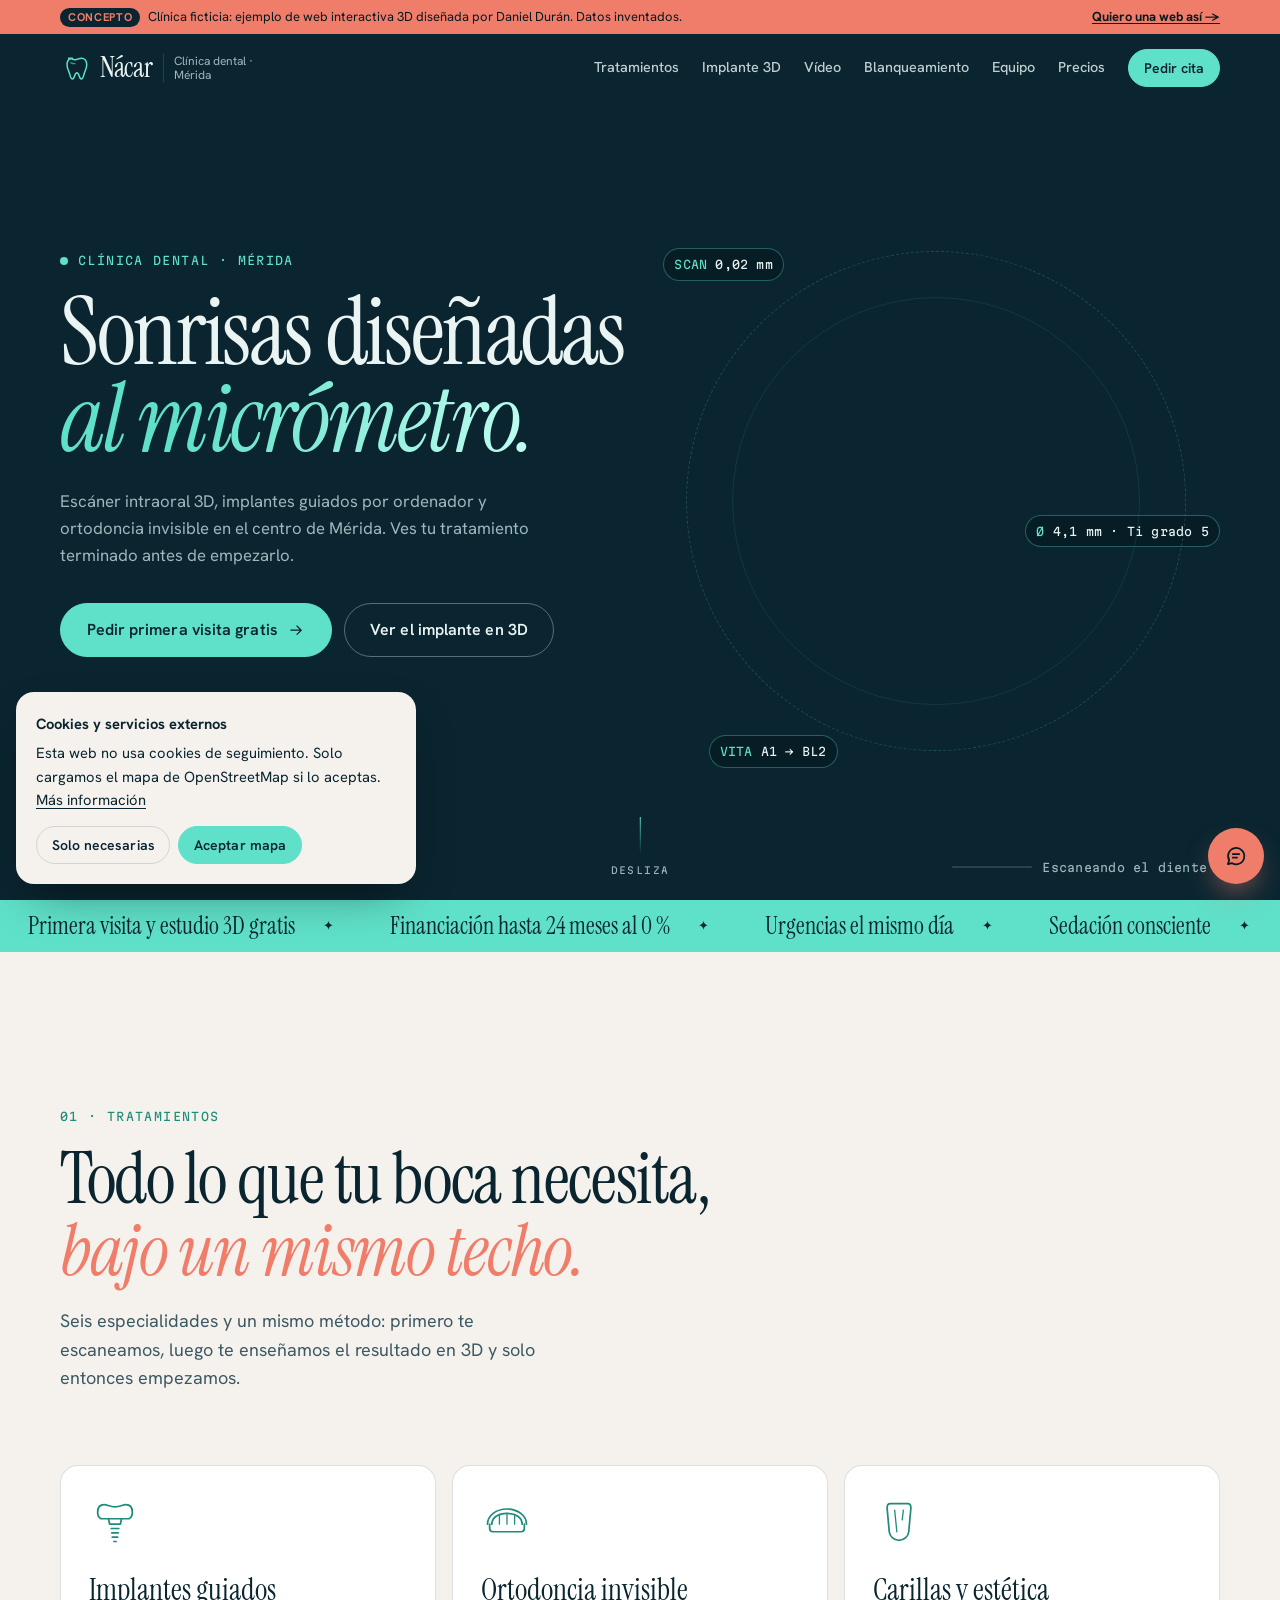
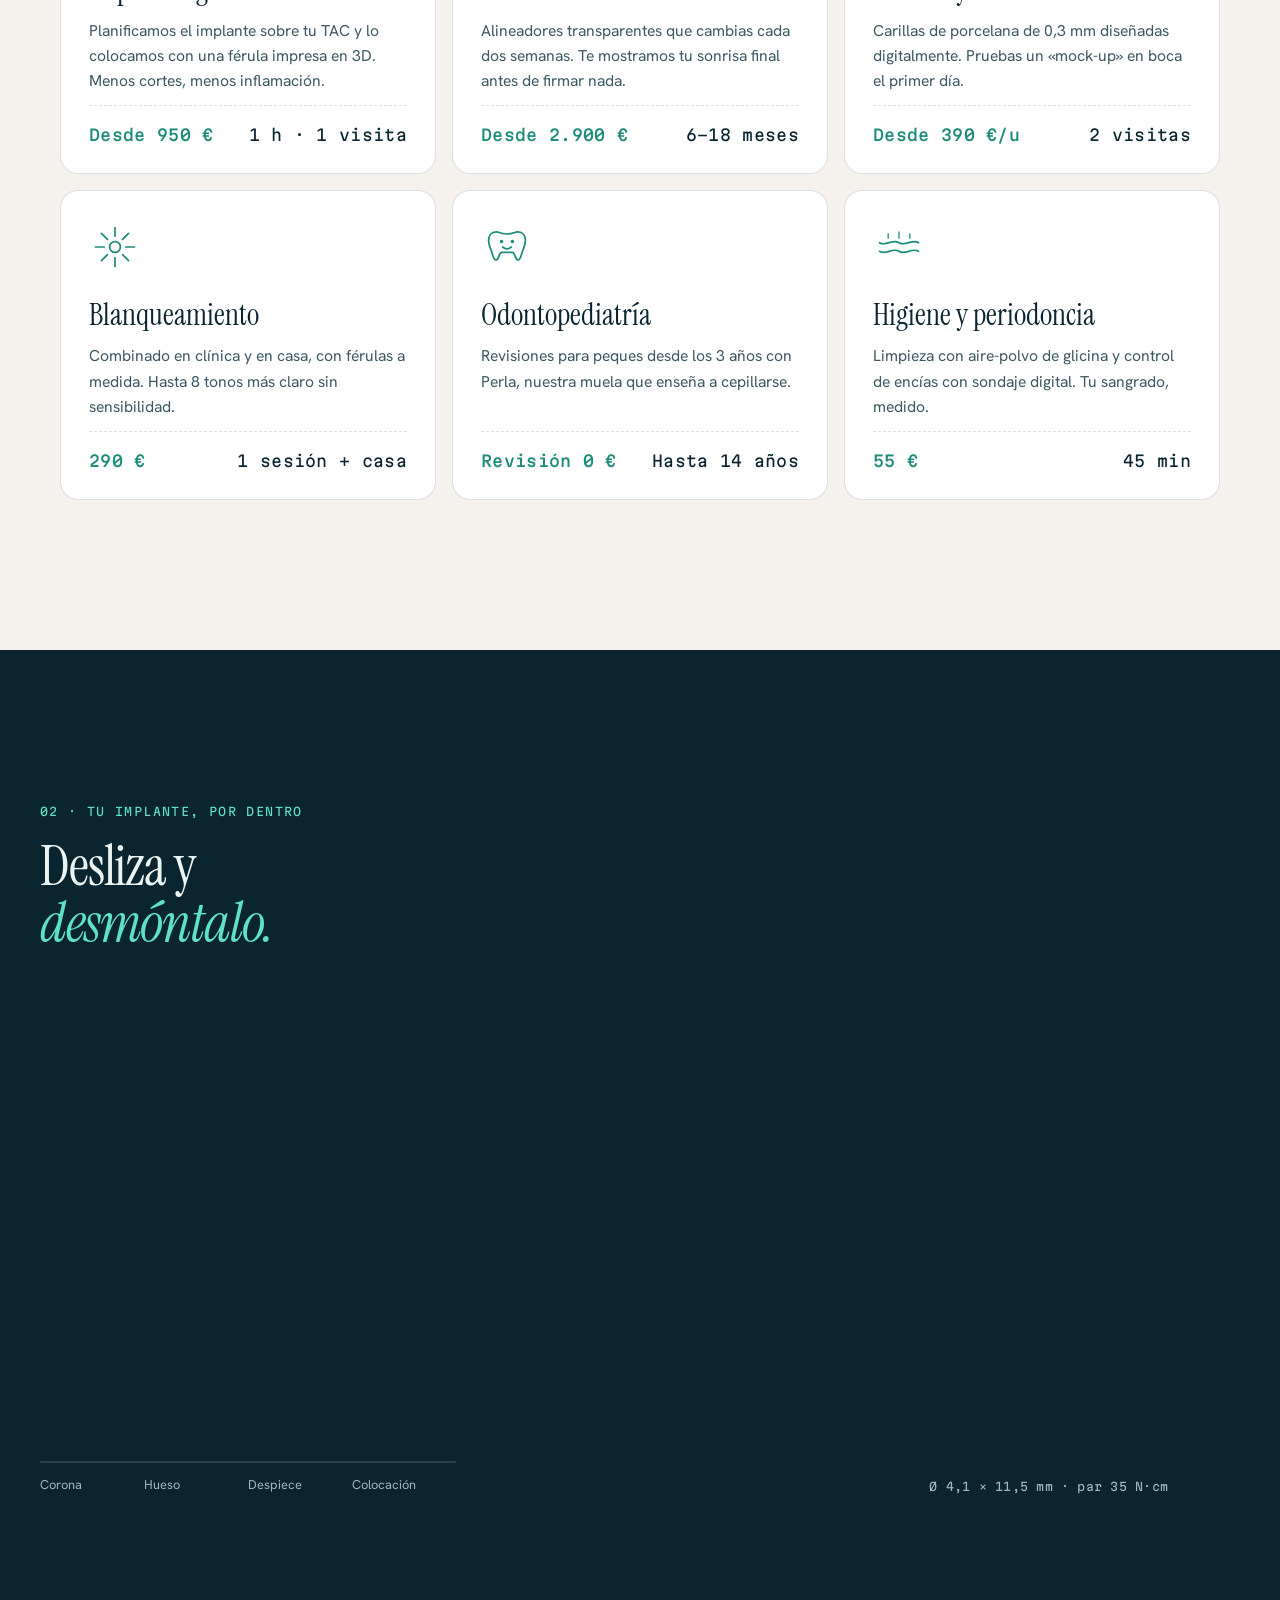
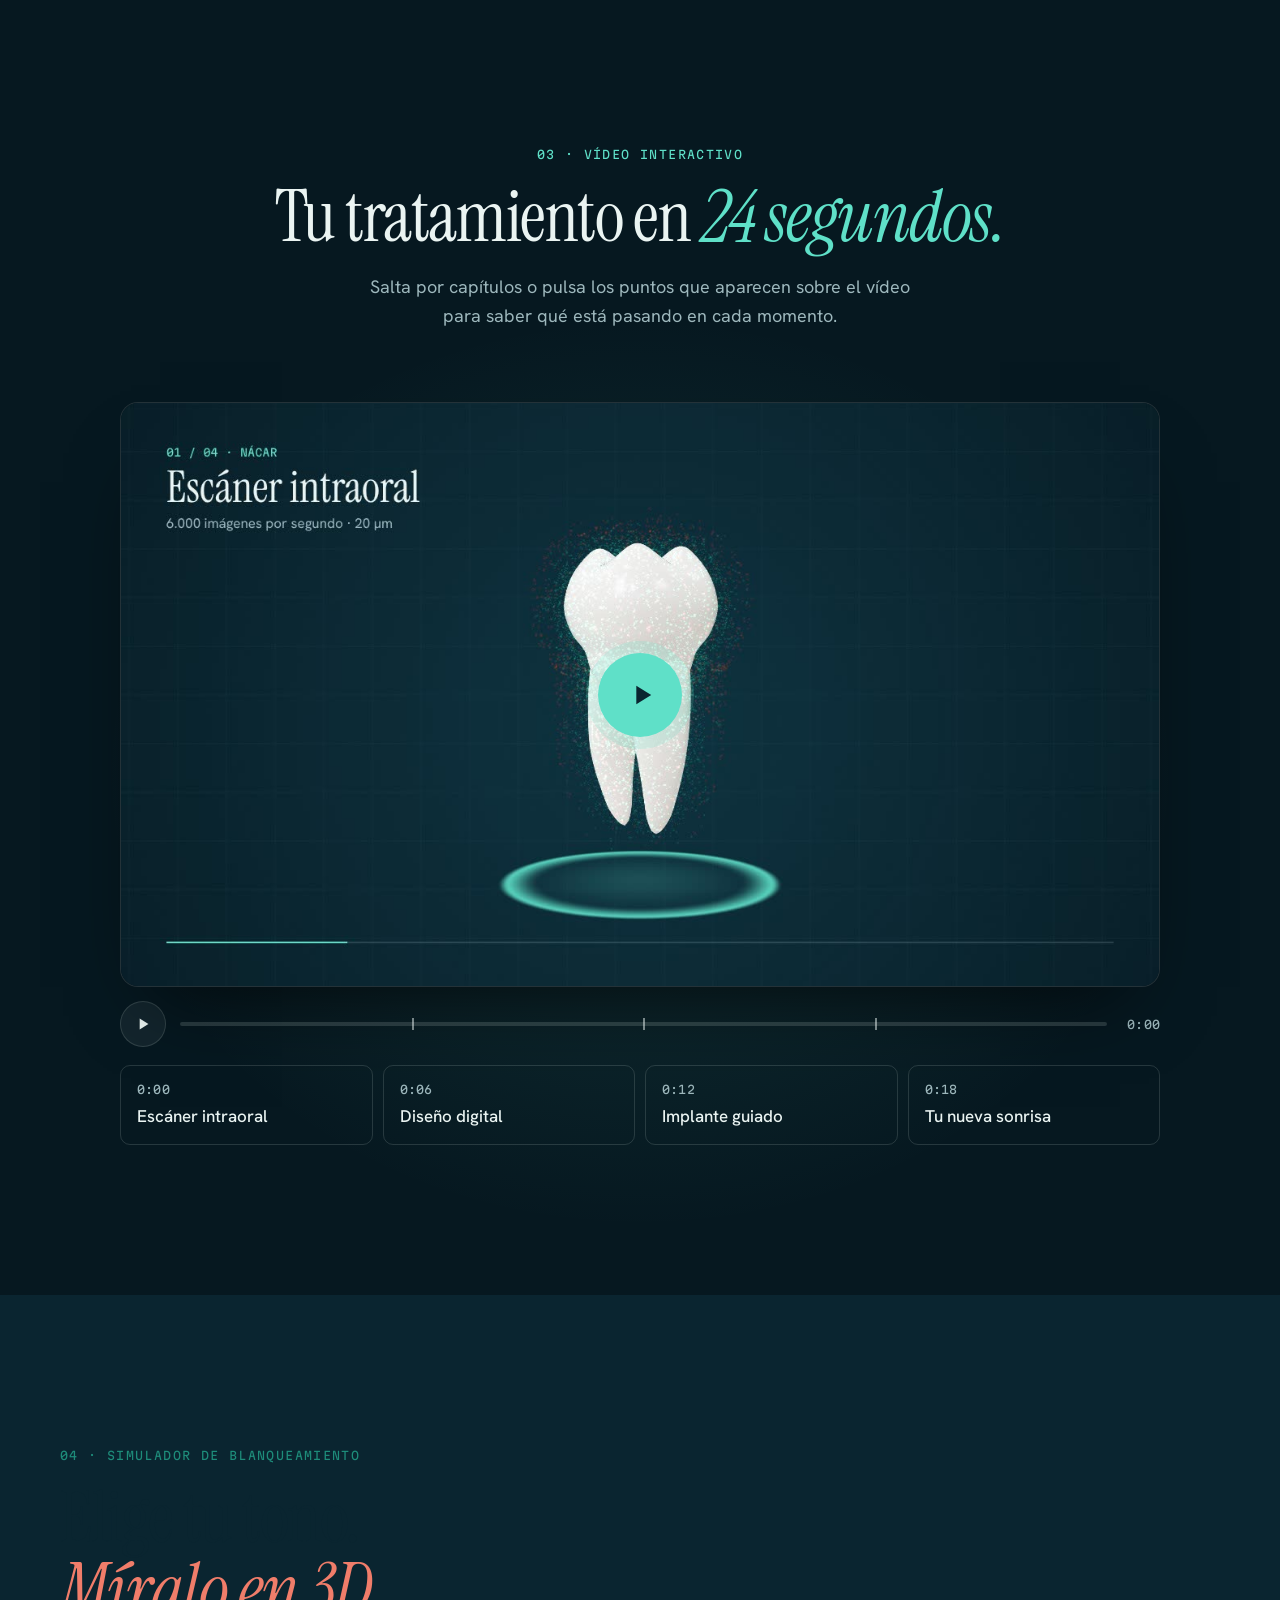
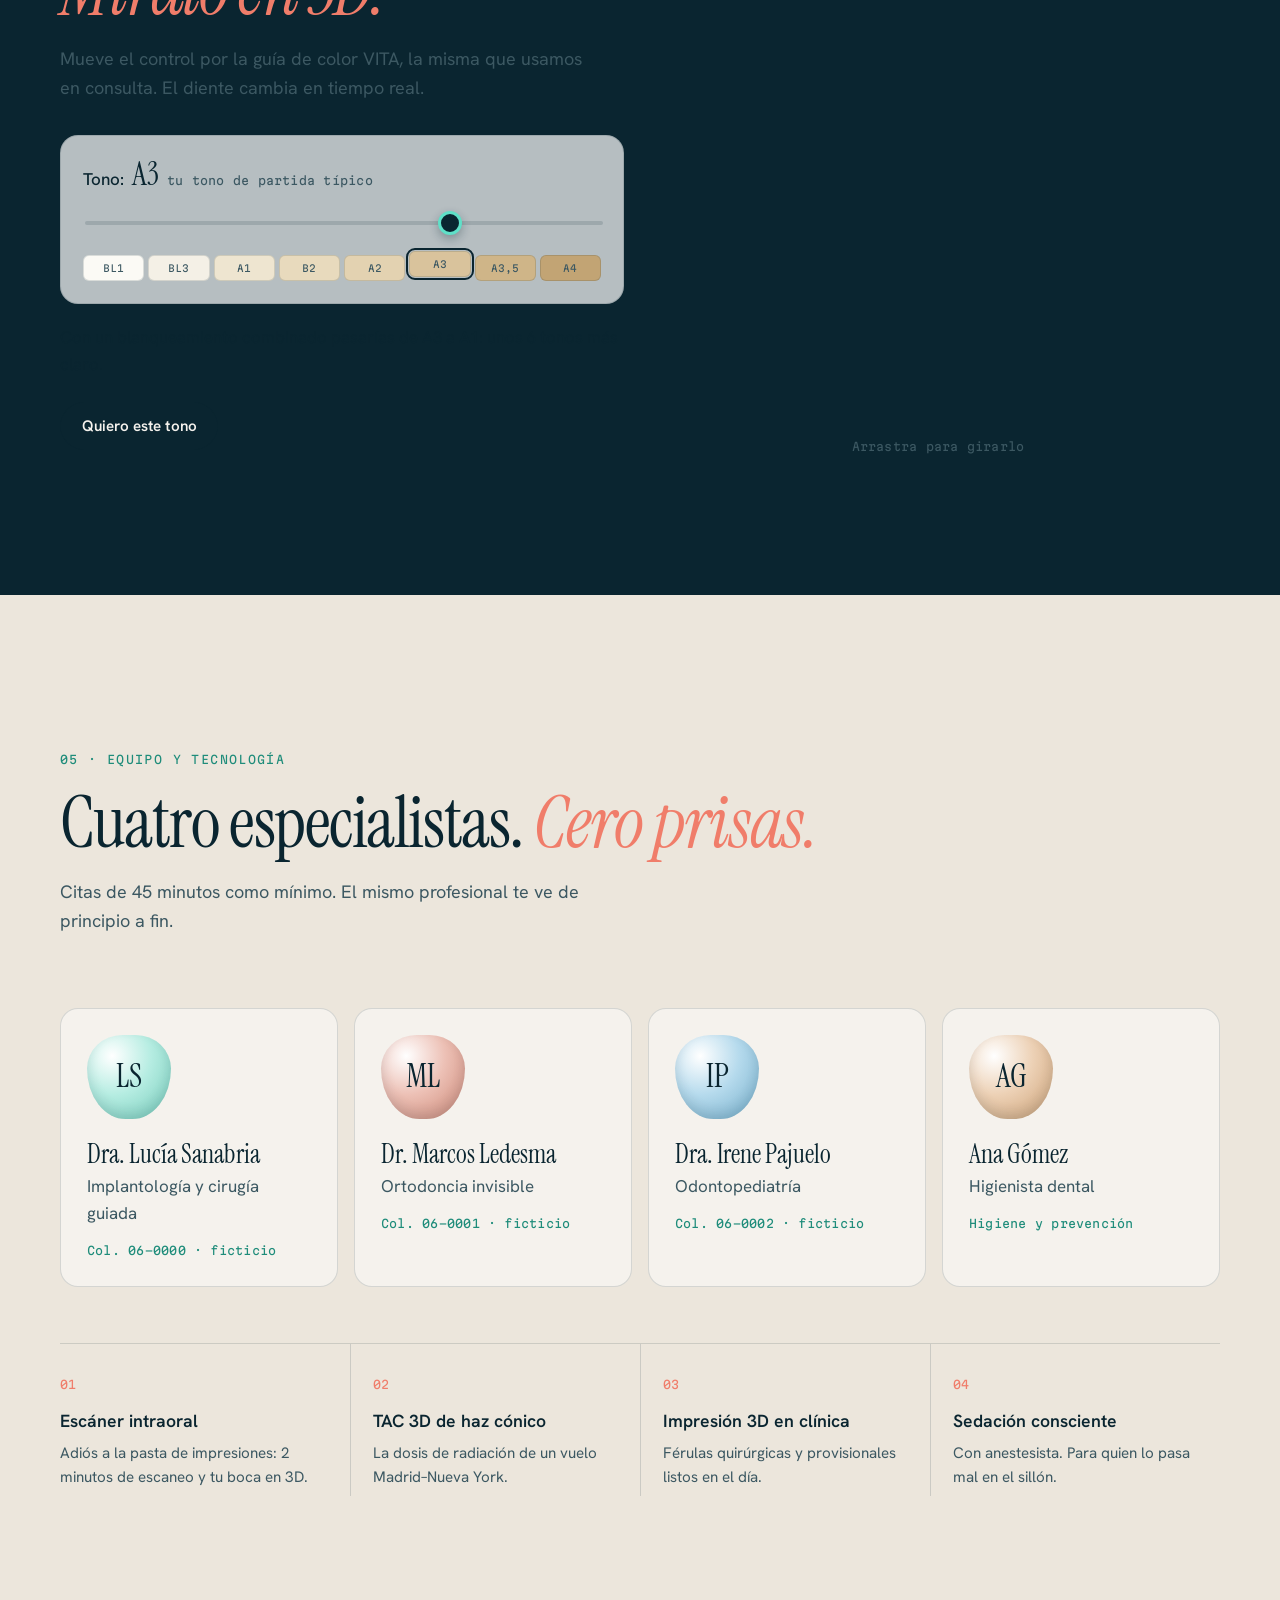
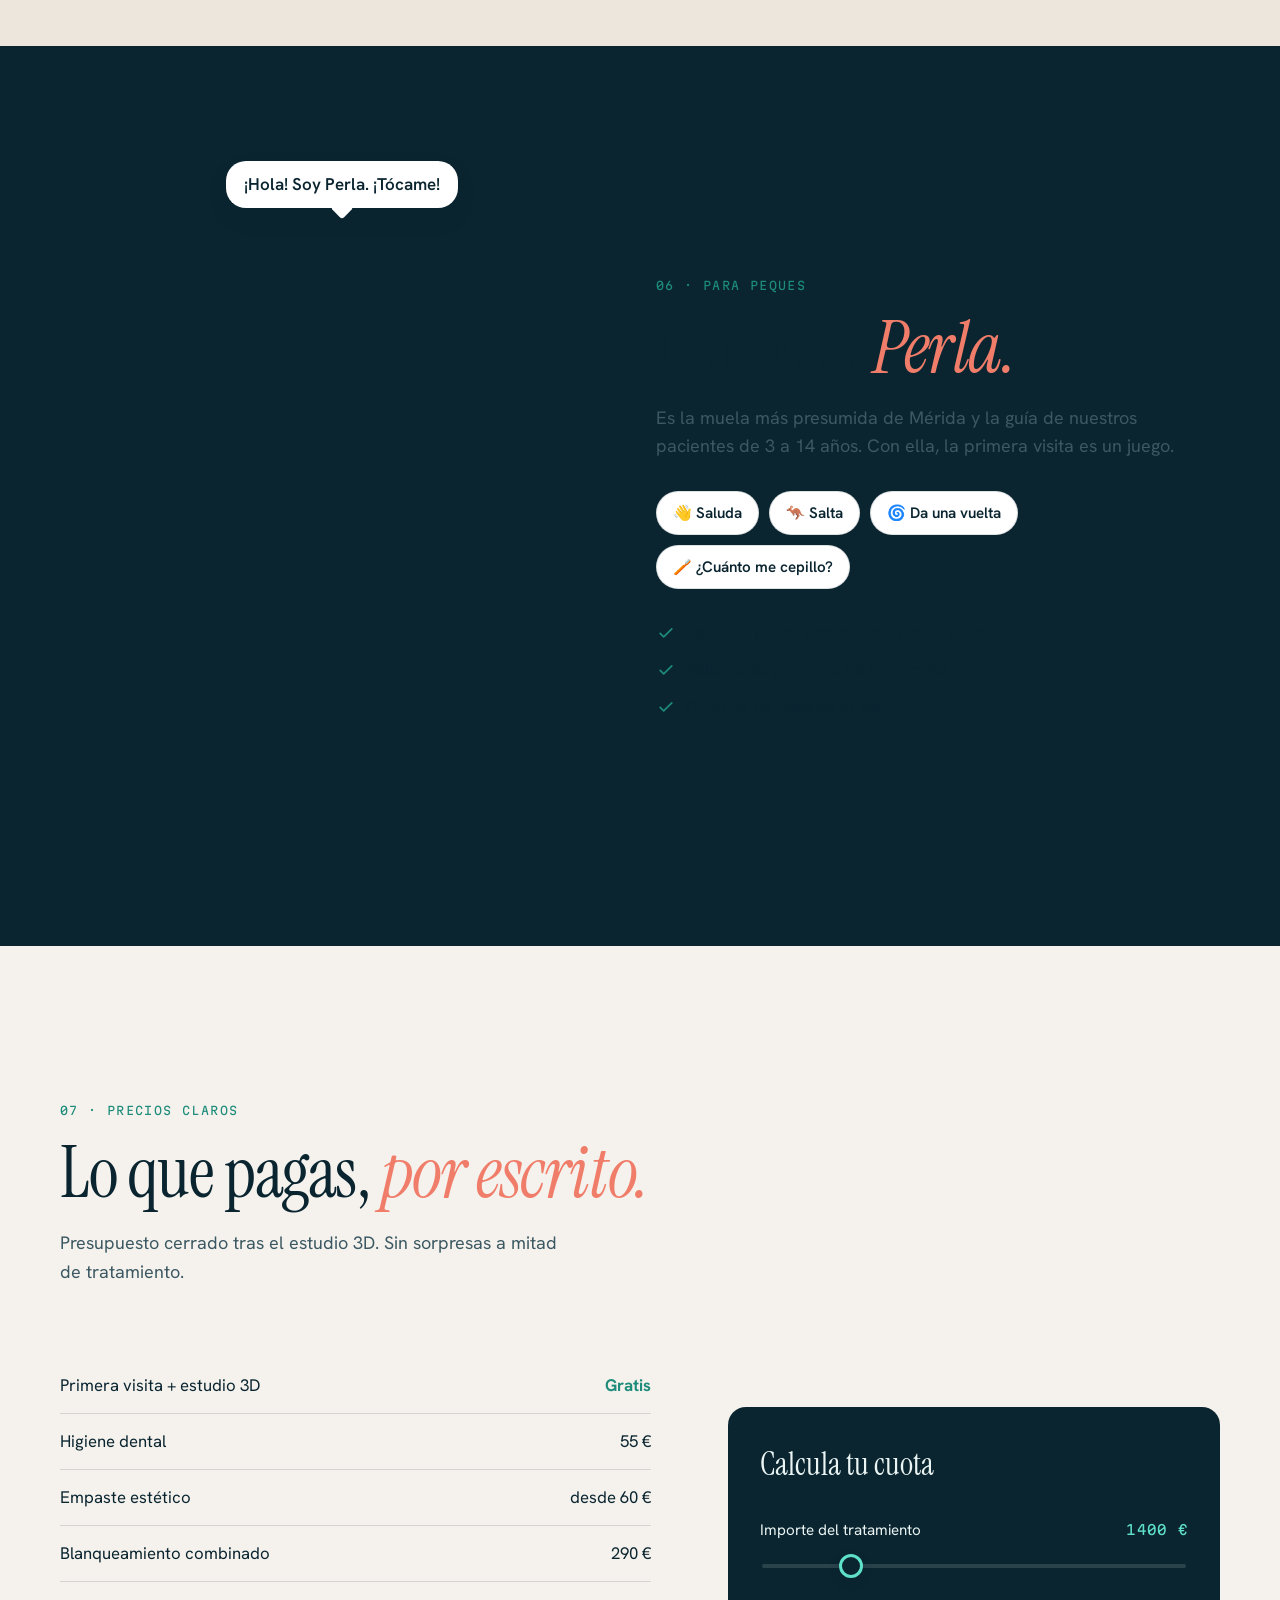
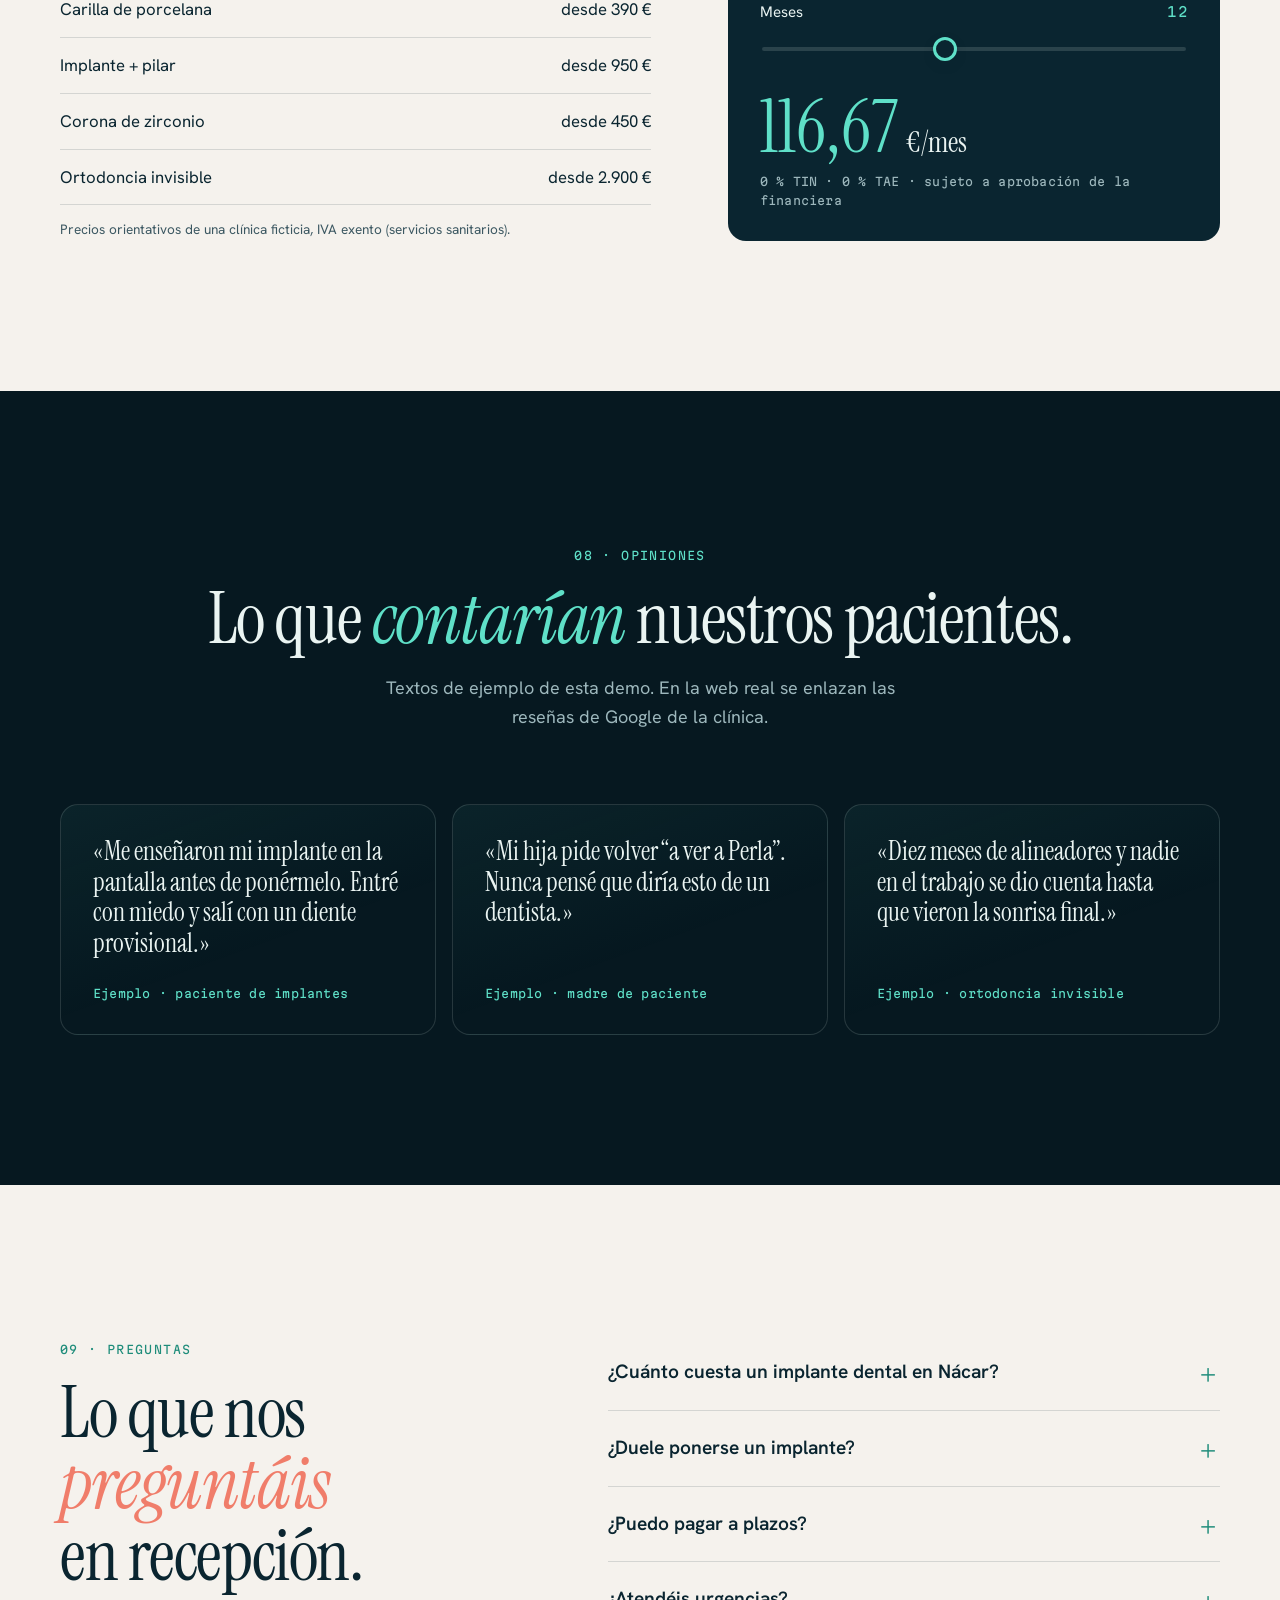
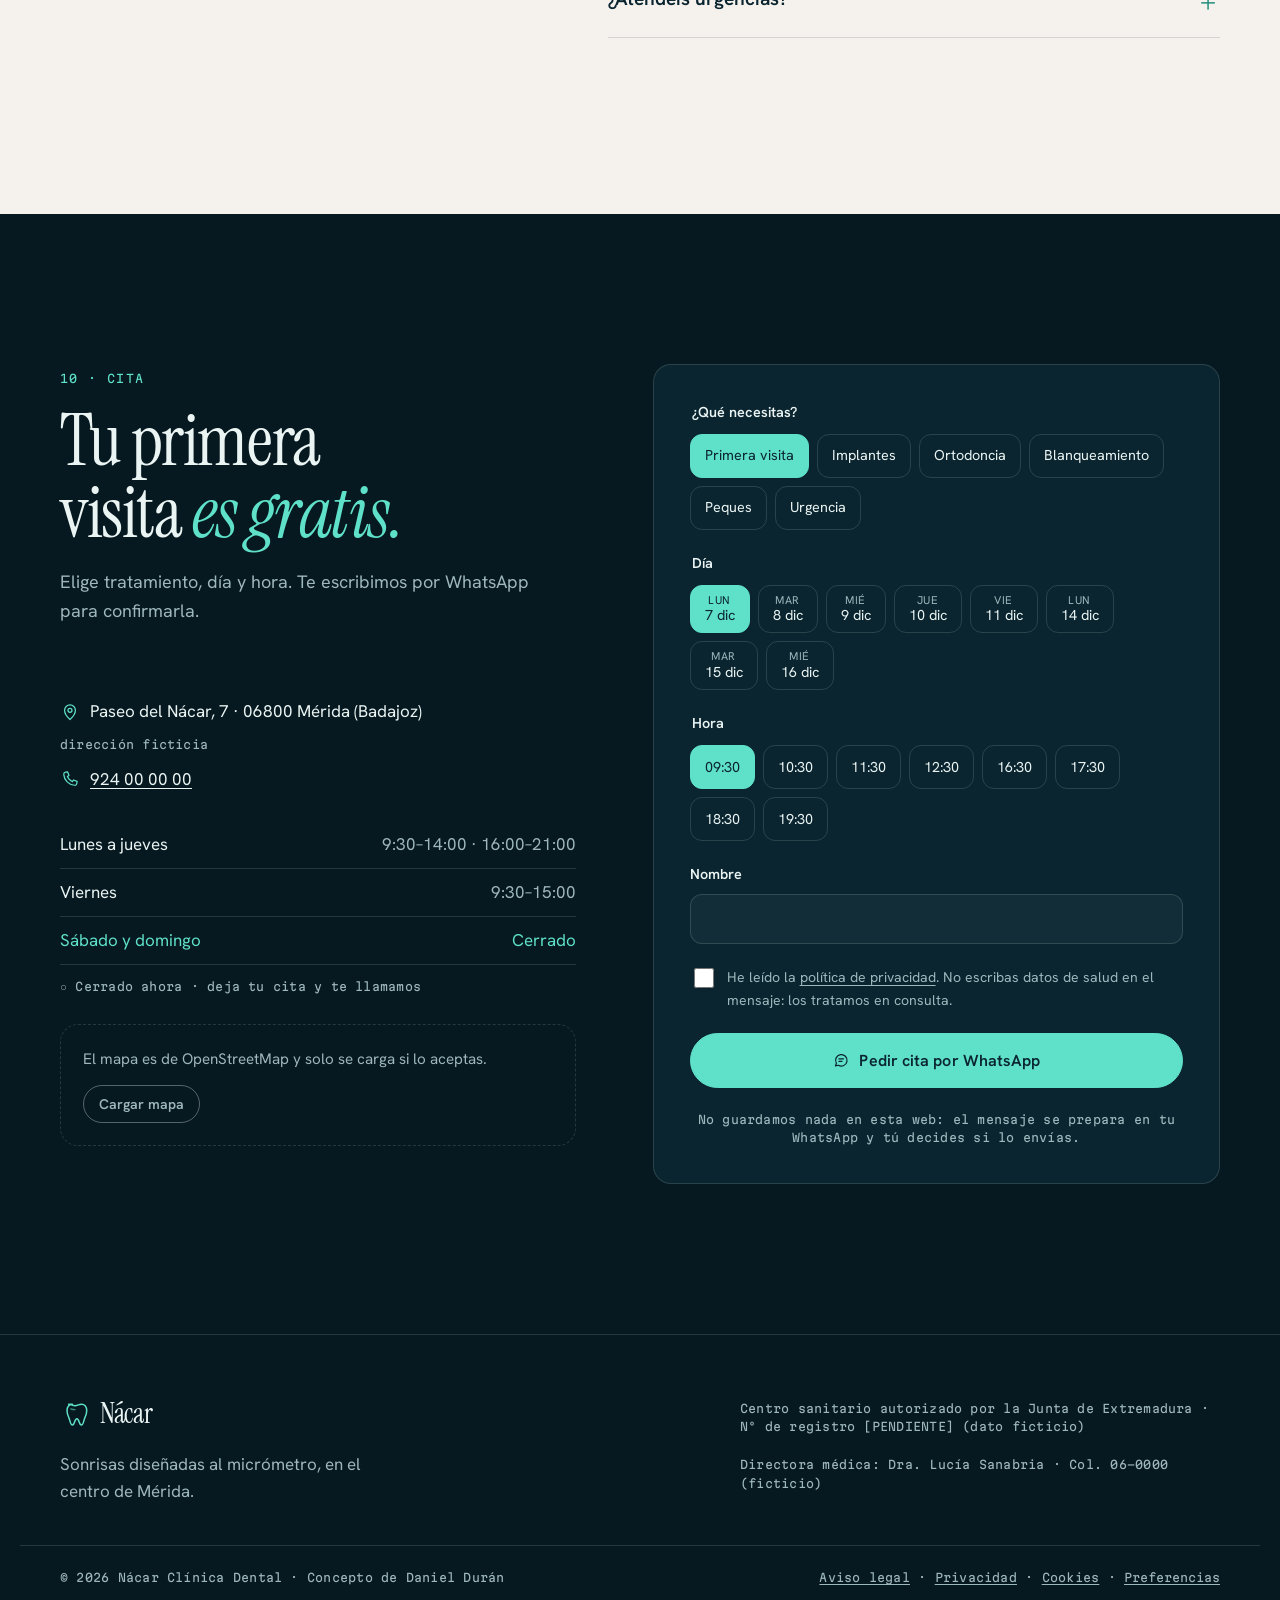
==== index.html @ 2ceaf974 "Web demo: Nácar Clínica Dental (Mérida), web interactiva 3D Muela con partículas y escáner, implante" ====
<!doctype html>
<html lang="es">
<head>
  <meta charset="utf-8">
  <meta name="viewport" content="width=device-width, initial-scale=1, viewport-fit=cover">
  <title>Nácar Clínica Dental Mérida — Implantes guiados, ortodoncia invisible y estética dental</title>
  <meta name="description" content="Clínica dental en Mérida (Badajoz) con escáner intraoral 3D, implantes guiados por ordenador, ortodoncia invisible, blanqueamiento y odontopediatría. Primera visita y estudio 3D sin coste. Financiación al 0 %.">
  <!-- Demo con datos ficticios: quita esta línea en la web de un cliente real -->
  <meta name="robots" content="noindex, nofollow">
  <meta name="theme-color" content="#0A2530">
  <link rel="icon" href="favicon.svg" type="image/svg+xml">
  <link rel="canonical" href="https://danielduranmoya-spec.github.io/web-demo-clinica-dental/">

  <meta property="og:type" content="website">
  <meta property="og:locale" content="es_ES">
  <meta property="og:site_name" content="Nácar Clínica Dental">
  <meta property="og:title" content="Nácar Clínica Dental · Mérida">
  <meta property="og:description" content="Mira tu implante en 3D antes de ponértelo. Escáner intraoral, cirugía guiada y ortodoncia invisible en el centro de Mérida.">
  <meta property="og:url" content="https://danielduranmoya-spec.github.io/web-demo-clinica-dental/">
  <meta property="og:image" content="https://danielduranmoya-spec.github.io/web-demo-clinica-dental/og.jpg">
  <meta property="og:image:width" content="1200">
  <meta property="og:image:height" content="630">
  <meta name="twitter:card" content="summary_large_image">

  <link rel="preconnect" href="https://fonts.googleapis.com">
  <link rel="preconnect" href="https://fonts.gstatic.com" crossorigin>
  <link rel="stylesheet" href="https://fonts.googleapis.com/css2?family=Hanken+Grotesk:ital,wght@0,300..700;1,400&family=Instrument+Serif:ital@0;1&family=Martian+Mono:wght@400;500&display=swap">
  <link rel="stylesheet" href="style.css">
  <link rel="modulepreload" href="vendor/three.module.min.js">
  <script>document.documentElement.classList.add('js');</script>

  <!-- three.js va dentro del repo (vendor/) para no depender de ningún CDN -->
  <script type="importmap">
  {
    "imports": {
      "three": "./vendor/three.module.min.js",
      "three/addons/": "./vendor/"
    }
  }
  </script>

  <script type="application/ld+json">
  {
    "@context": "https://schema.org",
    "@type": "Dentist",
    "name": "Nácar Clínica Dental",
    "description": "Clínica dental en Mérida especializada en implantes guiados, ortodoncia invisible, estética dental y odontopediatría (negocio ficticio, web de demostración).",
    "url": "https://danielduranmoya-spec.github.io/web-demo-clinica-dental/",
    "image": "https://danielduranmoya-spec.github.io/web-demo-clinica-dental/og.jpg",
    "telephone": "+34924000000",
    "priceRange": "€€",
    "currenciesAccepted": "EUR",
    "paymentAccepted": "Efectivo, tarjeta, Bizum, financiación",
    "address": {
      "@type": "PostalAddress",
      "streetAddress": "Paseo del Nácar, 7 (dirección ficticia)",
      "postalCode": "06800",
      "addressLocality": "Mérida",
      "addressRegion": "Badajoz",
      "addressCountry": "ES"
    },
    "geo": { "@type": "GeoCoordinates", "latitude": 38.9161, "longitude": -6.3437 },
    "openingHoursSpecification": [
      { "@type": "OpeningHoursSpecification", "dayOfWeek": ["Monday","Tuesday","Wednesday","Thursday"], "opens": "09:30", "closes": "14:00" },
      { "@type": "OpeningHoursSpecification", "dayOfWeek": ["Monday","Tuesday","Wednesday","Thursday"], "opens": "16:00", "closes": "21:00" },
      { "@type": "OpeningHoursSpecification", "dayOfWeek": "Friday", "opens": "09:30", "closes": "15:00" }
    ],
    "availableService": [
      { "@type": "MedicalProcedure", "name": "Implantes dentales guiados por ordenador" },
      { "@type": "MedicalProcedure", "name": "Ortodoncia invisible" },
      { "@type": "MedicalProcedure", "name": "Carillas y estética dental" },
      { "@type": "MedicalProcedure", "name": "Blanqueamiento dental" },
      { "@type": "MedicalProcedure", "name": "Odontopediatría" },
      { "@type": "MedicalProcedure", "name": "Higiene y periodoncia" }
    ]
  }
  </script>
  <script type="application/ld+json">
  {
    "@context": "https://schema.org",
    "@type": "FAQPage",
    "mainEntity": [
      { "@type": "Question", "name": "¿Cuánto cuesta un implante dental en Nácar?", "acceptedAnswer": { "@type": "Answer", "text": "Desde 950 € el implante con su pilar. La corona va aparte (desde 450 €). El estudio 3D previo con escáner y TAC es gratuito." } },
      { "@type": "Question", "name": "¿Duele ponerse un implante?", "acceptedAnswer": { "@type": "Answer", "text": "Se hace con anestesia local y, con cirugía guiada, sin abrir la encía en la mayoría de los casos. Si tienes miedo al dentista ofrecemos sedación consciente." } },
      { "@type": "Question", "name": "¿Puedo pagar a plazos?", "acceptedAnswer": { "@type": "Answer", "text": "Sí. Financiamos cualquier tratamiento de más de 300 € hasta en 24 meses sin intereses, sujeto a la aprobación de la entidad financiera." } },
      { "@type": "Question", "name": "¿Atendéis urgencias?", "acceptedAnswer": { "@type": "Answer", "text": "Sí, reservamos huecos cada día para urgencias. Llama antes de las 12:00 y te vemos ese mismo día." } }
    ]
  }
  </script>
</head>
<body data-fondo="oscuro">
  <svg class="sprite" aria-hidden="true" focusable="false">
    <symbol id="i-logo" viewBox="0 0 32 32"><path d="M9.2 5.5c2.6 0 3.9 1.6 6.8 1.6s4.2-1.6 6.8-1.6c3.6 0 5.7 3 5.7 6.9 0 4.4-2.1 6.9-3 10.6-.7 2.9-1.3 4.7-2.8 4.7-2.4 0-2.1-6.6-4.7-6.6s-2.3 6.6-4.7 6.6c-1.5 0-2.1-1.8-2.8-4.7-.9-3.7-3-6.2-3-10.6 0-3.9 2.1-6.9 5.7-6.9z" fill="none" stroke="currentColor" stroke-width="1.6" stroke-linejoin="round"/><path d="M11.5 10.5c1.4.6 2.9.9 4.5.9" fill="none" stroke="currentColor" stroke-width="1.4" stroke-linecap="round" opacity=".6"/></symbol>
    <symbol id="i-arrow" viewBox="0 0 24 24"><path d="M5 12h13M13 6.5l5.5 5.5-5.5 5.5" fill="none" stroke="currentColor" stroke-width="1.6" stroke-linecap="round" stroke-linejoin="round"/></symbol>
    <symbol id="i-menu" viewBox="0 0 24 24"><path d="M4 8h16M4 16h16" fill="none" stroke="currentColor" stroke-width="1.6" stroke-linecap="round"/></symbol>
    <symbol id="i-close" viewBox="0 0 24 24"><path d="M6 6l12 12M18 6L6 18" fill="none" stroke="currentColor" stroke-width="1.6" stroke-linecap="round"/></symbol>
    <symbol id="i-play" viewBox="0 0 24 24"><path d="M8 5.5v13l10.5-6.5z" fill="currentColor"/></symbol>
    <symbol id="i-pause" viewBox="0 0 24 24"><path d="M7.5 5.5h3v13h-3zM13.5 5.5h3v13h-3z" fill="currentColor"/></symbol>
    <symbol id="i-chat" viewBox="0 0 24 24"><path d="M4.5 19.5l1.2-3.6A7.5 7.5 0 1 1 8.4 18.6z" fill="none" stroke="currentColor" stroke-width="1.6" stroke-linejoin="round"/><path d="M9 10.2h6M9 13.4h4" stroke="currentColor" stroke-width="1.6" stroke-linecap="round"/></symbol>
    <symbol id="i-check" viewBox="0 0 24 24"><path d="M5 12.5l4.2 4.2L19 7" fill="none" stroke="currentColor" stroke-width="2" stroke-linecap="round" stroke-linejoin="round"/></symbol>
    <symbol id="i-phone" viewBox="0 0 24 24"><path d="M6.6 3.8l2.6-.3 1.6 4.3-2 1.3a11 11 0 0 0 6.1 6.1l1.3-2 4.3 1.6-.3 2.6c-.2 1.3-1.3 2.2-2.6 2.1C10.5 19 5 13.5 4.5 6.4c-.1-1.3.8-2.4 2.1-2.6z" fill="none" stroke="currentColor" stroke-width="1.5" stroke-linejoin="round"/></symbol>
    <symbol id="i-pin" viewBox="0 0 24 24"><path d="M12 21s-6.5-5.6-6.5-11a6.5 6.5 0 0 1 13 0c0 5.4-6.5 11-6.5 11z" fill="none" stroke="currentColor" stroke-width="1.5"/><circle cx="12" cy="10" r="2.4" fill="none" stroke="currentColor" stroke-width="1.5"/></symbol>
    <symbol id="i-implante" viewBox="0 0 48 48"><path class="draw" d="M14 8c3 0 5 2 10 2s7-2 10-2c4 0 6 3 6 7 0 3-1 5-3 6H11c-2-1-3-3-3-6 0-4 2-7 6-7zM18 21h12l-1 5H19zM20 26h8M20.5 30h7M21 34h6M21.5 38h5M23 42h2" fill="none" stroke="currentColor" stroke-width="1.6" stroke-linecap="round" stroke-linejoin="round"/></symbol>
    <symbol id="i-alineador" viewBox="0 0 48 48"><path class="draw" d="M6 26c0-8 8-14 18-14s18 6 18 14M10 26c0-6 6-10 14-10s14 4 14 10M8 26v4c0 2 1.5 3 3 3h26c1.5 0 3-1 3-3v-4" fill="none" stroke="currentColor" stroke-width="1.6" stroke-linecap="round" stroke-linejoin="round"/><path class="draw" d="M17 17v9M24 16v10M31 17v9" fill="none" stroke="currentColor" stroke-width="1.2" stroke-linecap="round"/></symbol>
    <symbol id="i-carilla" viewBox="0 0 48 48"><path class="draw" d="M16 7h16c2 0 3 2 3 4l-2 22c-.4 4-4 8-9 8s-8.6-4-9-8l-2-22c0-2 1-4 3-4z" fill="none" stroke="currentColor" stroke-width="1.6" stroke-linejoin="round"/><path class="draw" d="M20 13l2 20M28 13l-1 9" fill="none" stroke="currentColor" stroke-width="1.2" stroke-linecap="round"/></symbol>
    <symbol id="i-brillo" viewBox="0 0 48 48"><path class="draw" d="M24 6v8M24 34v8M6 24h8M34 24h8M11.5 11.5l5.5 5.5M31 31l5.5 5.5M36.5 11.5L31 17M17 31l-5.5 5.5" fill="none" stroke="currentColor" stroke-width="1.6" stroke-linecap="round"/><circle class="draw" cx="24" cy="24" r="5" fill="none" stroke="currentColor" stroke-width="1.6"/></symbol>
    <symbol id="i-peque" viewBox="0 0 48 48"><path class="draw" d="M14 10c3 0 5 2 10 2s7-2 10-2c4.5 0 7 3.5 7 8 0 5-2.4 8-3.5 12.5-.9 3.5-1.6 5.5-3.4 5.5-2.8 0-2.5-7-5.1-7h-10c-2.6 0-2.3 7-5.1 7-1.8 0-2.5-2-3.4-5.5C9.4 26 7 23 7 18c0-4.5 2.5-8 7-8z" fill="none" stroke="currentColor" stroke-width="1.6" stroke-linejoin="round"/><circle cx="19" cy="19" r="1.6" fill="currentColor"/><circle cx="29" cy="19" r="1.6" fill="currentColor"/><path class="draw" d="M20 24c2.4 2 5.6 2 8 0" fill="none" stroke="currentColor" stroke-width="1.6" stroke-linecap="round"/></symbol>
    <symbol id="i-encia" viewBox="0 0 48 48"><path class="draw" d="M6 20c6 4 12-4 18 0s12-4 18 0M6 28c6 4 12-4 18 0s12-4 18 0" fill="none" stroke="currentColor" stroke-width="1.6" stroke-linecap="round"/><path class="draw" d="M14 12v4M24 10v6M34 12v4" fill="none" stroke="currentColor" stroke-width="1.2" stroke-linecap="round"/></symbol>
  </svg>

  <a class="skip-link" href="#contenido">Saltar al contenido</a>

  <!-- Lienzo 3D fijo: el diente, el implante y Perla viajan por las secciones -->
  <canvas id="escena" class="escena" aria-hidden="true"></canvas>

  <header class="site-header" data-header>
    <div class="concept-bar">
      <div class="wrap concept-bar__inner">
        <p><span class="concept-bar__tag">Concepto</span> Clínica ficticia<span class="concept-bar__long">: ejemplo de web interactiva 3D diseñada por Daniel Durán. Datos inventados</span>.</p>
        <a href="https://danielduranmoya-spec.github.io/#contacto">Quiero una web así <span aria-hidden="true">→</span></a>
      </div>
    </div>
    <div class="wrap site-header__inner">
      <a class="logo" href="#inicio" aria-label="Nácar Clínica Dental, ir al inicio">
        <svg class="logo__mark" aria-hidden="true"><use href="#i-logo"/></svg>
        <span class="logo__word">Nácar</span>
        <span class="logo__sub">Clínica dental · Mérida</span>
      </a>
      <nav class="nav" aria-label="Principal">
        <a href="#tratamientos">Tratamientos</a>
        <a href="#implante">Implante 3D</a>
        <a href="#video">Vídeo</a>
        <a href="#sonrisa">Blanqueamiento</a>
        <a href="#equipo">Equipo</a>
        <a href="#precios">Precios</a>
        <a class="btn btn--accent btn--small nav__cta" href="#cita">Pedir cita</a>
      </nav>
      <button class="menu-toggle" type="button" aria-expanded="false" aria-controls="menu-movil" data-menu-toggle>
        <svg aria-hidden="true"><use href="#i-menu"/></svg>
        <span class="sr-only">Abrir menú</span>
      </button>
    </div>
    <div class="mobile-menu" id="menu-movil" data-menu hidden>
      <nav aria-label="Menú móvil">
        <a href="#tratamientos"><span class="mono">01</span> Tratamientos</a>
        <a href="#implante"><span class="mono">02</span> Implante 3D</a>
        <a href="#video"><span class="mono">03</span> Vídeo</a>
        <a href="#sonrisa"><span class="mono">04</span> Blanqueamiento</a>
        <a href="#equipo"><span class="mono">05</span> Equipo</a>
        <a href="#peques"><span class="mono">06</span> Peques</a>
        <a href="#precios"><span class="mono">07</span> Precios</a>
      </nav>
      <a class="btn btn--accent" href="#cita">Pedir cita</a>
    </div>
  </header>

  <main id="contenido">
    <!-- ===================== INICIO ===================== -->
    <section class="hero sec-3d" id="inicio" data-fondo="oscuro" aria-labelledby="hero-title">
      <div class="hero__grid wrap">
        <div class="hero__copy">
          <p class="eyebrow"><span class="pulse" aria-hidden="true"></span>Clínica dental · Mérida</p>
          <h1 class="hero__title" id="hero-title"><span class="split">Sonrisas diseñadas</span> <em class="split">al&nbsp;micrómetro.</em></h1>
          <p class="hero__lead">Escáner intraoral 3D, implantes guiados por ordenador y ortodoncia invisible en el centro de Mérida. Ves tu tratamiento terminado antes de empezarlo.</p>
          <div class="hero__cta">
            <a class="btn btn--accent btn--big" href="#cita">Pedir primera visita gratis<svg aria-hidden="true"><use href="#i-arrow"/></svg></a>
            <a class="btn btn--ghost btn--big" href="#implante">Ver el implante en 3D</a>
          </div>
          <dl class="hero__stats">
            <div><dt class="mono">Pacientes</dt><dd><span class="tnum" data-count="3200">3.200</span>+</dd></div>
            <div><dt class="mono">Precisión</dt><dd><span class="tnum">20</span> µm</dd></div>
            <div><dt class="mono">Desde</dt><dd><span class="tnum">2008</span></dd></div>
          </dl>
        </div>
        <div class="hero__visual">
          <div class="hero__anchor anchor" data-anchor="hero" aria-hidden="true">
            <svg class="tooth-svg" viewBox="0 0 200 260" data-fallback><path d="M58 18c22 0 30 12 42 12s20-12 42-12c30 0 46 24 46 56 0 36-16 54-24 84-6 24-10 84-30 84-18 0-14-64-34-64s-16 64-34 64c-20 0-24-60-30-84-8-30-24-48-24-84 0-32 16-56 46-56z"/></svg>
          </div>
          <div class="hud" aria-hidden="true">
            <p class="hud__tag hud__tag--a mono"><span>SCAN</span> 0,02 mm</p>
            <p class="hud__tag hud__tag--b mono"><span>Ø</span> 4,1 mm · Ti grado 5</p>
            <p class="hud__tag hud__tag--c mono"><span>VITA</span> A1 → BL2</p>
            <div class="hud__ring"></div>
          </div>
        </div>
      </div>
      <p class="hero__scroll mono" aria-hidden="true"><span class="hero__scroll-line"></span>Desliza</p>
      <div class="loader" role="status" aria-live="polite" data-loader>
        <span class="loader__bar"><span data-loader-bar></span></span>
        <span class="loader__text mono" data-loader-text>Escaneando el diente 3D…</span>
      </div>
    </section>

    <div class="ticker" aria-label="Ventajas">
      <div class="ticker__track">
        <p>Primera visita y estudio 3D gratis</p><p>Financiación hasta 24 meses al 0&nbsp;%</p><p>Urgencias el mismo día</p><p>Sedación consciente</p><p>Parking concertado a 50&nbsp;m</p><p>Abierto hasta las 21:00</p>
        <p aria-hidden="true">Primera visita y estudio 3D gratis</p><p aria-hidden="true">Financiación hasta 24 meses al 0&nbsp;%</p><p aria-hidden="true">Urgencias el mismo día</p><p aria-hidden="true">Sedación consciente</p><p aria-hidden="true">Parking concertado a 50&nbsp;m</p><p aria-hidden="true">Abierto hasta las 21:00</p>
      </div>
    </div>

    <!-- ===================== TRATAMIENTOS ===================== -->
    <section class="sec sec--perla" id="tratamientos" aria-labelledby="trat-title">
      <div class="wrap">
        <header class="sec-head">
          <p class="eyebrow">01 · Tratamientos</p>
          <h2 class="sec-title" id="trat-title">Todo lo que tu boca necesita, <em>bajo un mismo techo.</em></h2>
          <p class="sec-lead">Seis especialidades y un mismo método: primero te escaneamos, luego te enseñamos el resultado en 3D y solo entonces empezamos.</p>
        </header>
        <ul class="cards" role="list">
          <li class="card reveal">
            <svg class="card__icon" aria-hidden="true"><use href="#i-implante"/></svg>
            <h3>Implantes guiados</h3>
            <p>Planificamos el implante sobre tu TAC y lo colocamos con una férula impresa en 3D. Menos cortes, menos inflamación.</p>
            <p class="card__meta mono"><span>Desde 950&nbsp;€</span><span>1 h · 1 visita</span></p>
          </li>
          <li class="card reveal">
            <svg class="card__icon" aria-hidden="true"><use href="#i-alineador"/></svg>
            <h3>Ortodoncia invisible</h3>
            <p>Alineadores transparentes que cambias cada dos semanas. Te mostramos tu sonrisa final antes de firmar nada.</p>
            <p class="card__meta mono"><span>Desde 2.900&nbsp;€</span><span>6–18 meses</span></p>
          </li>
          <li class="card reveal">
            <svg class="card__icon" aria-hidden="true"><use href="#i-carilla"/></svg>
            <h3>Carillas y estética</h3>
            <p>Carillas de porcelana de 0,3&nbsp;mm diseñadas digitalmente. Pruebas un «mock-up» en boca el primer día.</p>
            <p class="card__meta mono"><span>Desde 390&nbsp;€/u</span><span>2 visitas</span></p>
          </li>
          <li class="card reveal">
            <svg class="card__icon" aria-hidden="true"><use href="#i-brillo"/></svg>
            <h3>Blanqueamiento</h3>
            <p>Combinado en clínica y en casa, con férulas a medida. Hasta 8 tonos más claro sin sensibilidad.</p>
            <p class="card__meta mono"><span>290&nbsp;€</span><span>1 sesión + casa</span></p>
          </li>
          <li class="card reveal">
            <svg class="card__icon" aria-hidden="true"><use href="#i-peque"/></svg>
            <h3>Odontopediatría</h3>
            <p>Revisiones para peques desde los 3 años con Perla, nuestra muela que enseña a cepillarse.</p>
            <p class="card__meta mono"><span>Revisión 0&nbsp;€</span><span>Hasta 14 años</span></p>
          </li>
          <li class="card reveal">
            <svg class="card__icon" aria-hidden="true"><use href="#i-encia"/></svg>
            <h3>Higiene y periodoncia</h3>
            <p>Limpieza con aire-polvo de glicina y control de encías con sondaje digital. Tu sangrado, medido.</p>
            <p class="card__meta mono"><span>55&nbsp;€</span><span>45 min</span></p>
          </li>
        </ul>
      </div>
    </section>

    <!-- ===================== IMPLANTE 3D (scroll) ===================== -->
    <section class="implante sec-3d" id="implante" data-fondo="oscuro" aria-labelledby="imp-title">
      <div class="implante__stage" data-implante>
        <div class="implante__anchor anchor" data-anchor="implante" aria-hidden="true"></div>
        <header class="implante__head">
          <p class="eyebrow">02 · Tu implante, por dentro</p>
          <h2 class="sec-title" id="imp-title">Desliza y <em>desmóntalo.</em></h2>
        </header>
        <ol class="pasos" aria-label="Partes del implante">
          <li class="paso" data-paso="0">
            <p class="paso__num mono">01 / Corona</p>
            <h3>Corona de zirconio estratificado</h3>
            <p>Fresada a partir de tu escáner y maquillada a mano con el color exacto de tus dientes vecinos.</p>
          </li>
          <li class="paso" data-paso="1">
            <p class="paso__num mono">02 / Encía y hueso</p>
            <h3>Planificado sobre tu TAC</h3>
            <p>Cortamos la encía y el hueso en la pantalla, no en tu boca. Decidimos el ángulo y la profundidad al décimo de milímetro.</p>
          </li>
          <li class="paso" data-paso="2">
            <p class="paso__num mono">03 / Despiece</p>
            <h3>Tres piezas, una sola raíz</h3>
            <p>Corona, pilar de titanio anodizado y tornillo de titanio grado&nbsp;5 de 4,1&nbsp;mm. Todo con garantía de por vida del fabricante.</p>
          </li>
          <li class="paso" data-paso="3">
            <p class="paso__num mono">04 / Colocación</p>
            <h3>Se atornilla en una sola visita</h3>
            <p>Con cirugía guiada, el implante entra a través de una férula impresa en 3D. En la mayoría de casos sales con un diente provisional.</p>
          </li>
        </ol>
        <div class="implante__rail" aria-hidden="true">
          <span class="implante__rail-fill" data-rail></span>
          <ol class="ticks">
            <li data-tick="0">Corona</li><li data-tick="1">Hueso</li><li data-tick="2">Despiece</li><li data-tick="3">Colocación</li>
          </ol>
        </div>
        <p class="implante__specs mono" aria-hidden="true" data-specs>Ø 4,1 × 11,5 mm · par 35 N·cm</p>
      </div>
    </section>

    <!-- ===================== VÍDEO INTERACTIVO ===================== -->
    <section class="sec sec--abisal video-sec" id="video" aria-labelledby="video-title">
      <div class="wrap">
        <header class="sec-head sec-head--center">
          <p class="eyebrow">03 · Vídeo interactivo</p>
          <h2 class="sec-title" id="video-title">Tu tratamiento en <em>24 segundos.</em></h2>
          <p class="sec-lead">Salta por capítulos o pulsa los puntos que aparecen sobre el vídeo para saber qué está pasando en cada momento.</p>
        </header>
        <div class="player" data-player>
          <div class="player__screen">
            <video class="player__video" playsinline muted preload="metadata" poster="video/tratamiento-poster.jpg" data-video aria-describedby="video-desc">
              <source src="video/tratamiento.webm" type="video/webm">
              <source src="video/tratamiento.mp4" type="video/mp4">
            </video>
            <p class="sr-only" id="video-desc">Animación en cuatro capítulos: escáner intraoral, diseño digital de la sonrisa, colocación guiada del implante y resultado final.</p>
            <div class="player__hotspots" data-hotspots></div>
            <button class="player__big" type="button" data-big-play aria-label="Reproducir vídeo">
              <svg aria-hidden="true"><use href="#i-play"/></svg>
            </button>
            <div class="player__card" data-card hidden>
              <p class="mono" data-card-kicker></p>
              <h3 data-card-title></h3>
              <p data-card-text></p>
              <button class="btn btn--accent btn--small" type="button" data-card-close>Seguir viendo</button>
            </div>
          </div>
          <div class="player__bar">
            <button class="player__btn" type="button" data-toggle aria-label="Reproducir">
              <svg aria-hidden="true" data-icon-play><use href="#i-play"/></svg>
              <svg aria-hidden="true" data-icon-pause hidden><use href="#i-pause"/></svg>
            </button>
            <div class="player__track" data-track role="slider" tabindex="0" aria-label="Posición del vídeo" aria-valuemin="0" aria-valuemax="24" aria-valuenow="0" aria-valuetext="0 segundos">
              <span class="player__fill" data-fill></span>
              <span class="player__marks" data-marks></span>
            </div>
            <span class="player__time mono" data-time>0:00</span>
          </div>
          <ol class="chapters-list" data-chapters>
            <li><button type="button" data-chapter="0"><span class="mono">0:00</span> Escáner intraoral</button></li>
            <li><button type="button" data-chapter="6"><span class="mono">0:06</span> Diseño digital</button></li>
            <li><button type="button" data-chapter="12"><span class="mono">0:12</span> Implante guiado</button></li>
            <li><button type="button" data-chapter="18"><span class="mono">0:18</span> Tu nueva sonrisa</button></li>
          </ol>
        </div>
      </div>
    </section>

    <!-- ===================== BLANQUEAMIENTO (3D) ===================== -->
    <section class="sonrisa sec-3d" id="sonrisa" data-fondo="claro" aria-labelledby="son-title">
      <div class="wrap sonrisa__grid">
        <div class="sonrisa__copy">
          <p class="eyebrow">04 · Simulador de blanqueamiento</p>
          <h2 class="sec-title" id="son-title">Elige tu tono. <em>Míralo en 3D.</em></h2>
          <p class="sec-lead">Mueve el control por la guía de color VITA, la misma que usamos en consulta. El diente cambia en tiempo real.</p>
          <div class="shade">
            <label class="shade__label" for="shade-range">Tono: <strong data-shade-name>A3</strong> <span class="mono" data-shade-note>tu tono de partida típico</span></label>
            <input class="shade__range" id="shade-range" type="range" min="0" max="7" step="1" value="5" data-shade>
            <ol class="shade__swatches" aria-hidden="true" data-swatches></ol>
          </div>
          <p class="sonrisa__result" data-shade-result>Con un blanqueamiento combinado pasarías de A3 a <strong>A1</strong>: unos 6 tonos más claro.</p>
          <a class="btn btn--dark" href="#cita" data-shade-cta>Quiero este tono</a>
        </div>
        <div class="sonrisa__visual">
          <div class="sonrisa__anchor anchor" data-anchor="sonrisa" aria-hidden="true"></div>
          <p class="sonrisa__hint mono" aria-hidden="true">Arrastra para girarlo</p>
        </div>
      </div>
    </section>

    <!-- ===================== EQUIPO ===================== -->
    <section class="sec sec--perla2" id="equipo" aria-labelledby="eq-title">
      <div class="wrap">
        <header class="sec-head">
          <p class="eyebrow">05 · Equipo y tecnología</p>
          <h2 class="sec-title" id="eq-title">Cuatro especialistas. <em>Cero prisas.</em></h2>
          <p class="sec-lead">Citas de 45 minutos como mínimo. El mismo profesional te ve de principio a fin.</p>
        </header>
        <ul class="team" role="list">
          <li class="person reveal"><span class="person__avatar" style="--h:168" aria-hidden="true">LS</span><h3>Dra. Lucía Sanabria</h3><p>Implantología y cirugía guiada</p><p class="mono">Col. 06-0000 · ficticio</p></li>
          <li class="person reveal"><span class="person__avatar" style="--h:12" aria-hidden="true">ML</span><h3>Dr. Marcos Ledesma</h3><p>Ortodoncia invisible</p><p class="mono">Col. 06-0001 · ficticio</p></li>
          <li class="person reveal"><span class="person__avatar" style="--h:200" aria-hidden="true">IP</span><h3>Dra. Irene Pajuelo</h3><p>Odontopediatría</p><p class="mono">Col. 06-0002 · ficticio</p></li>
          <li class="person reveal"><span class="person__avatar" style="--h:30" aria-hidden="true">AG</span><h3>Ana Gómez</h3><p>Higienista dental</p><p class="mono">Higiene y prevención</p></li>
        </ul>
        <ul class="tech" role="list">
          <li class="reveal"><span class="tech__n mono">01</span><h3>Escáner intraoral</h3><p>Adiós a la pasta de impresiones: 2 minutos de escaneo y tu boca en 3D.</p></li>
          <li class="reveal"><span class="tech__n mono">02</span><h3>TAC 3D de haz cónico</h3><p>La dosis de radiación de un vuelo Madrid–Nueva York.</p></li>
          <li class="reveal"><span class="tech__n mono">03</span><h3>Impresión 3D en clínica</h3><p>Férulas quirúrgicas y provisionales listos en el día.</p></li>
          <li class="reveal"><span class="tech__n mono">04</span><h3>Sedación consciente</h3><p>Con anestesista. Para quien lo pasa mal en el sillón.</p></li>
        </ul>
      </div>
    </section>

    <!-- ===================== PEQUES (3D personaje) ===================== -->
    <section class="peques sec-3d" id="peques" data-fondo="menta" aria-labelledby="peq-title">
      <div class="wrap peques__grid">
        <div class="peques__visual">
          <div class="peques__anchor anchor" data-anchor="peques" aria-hidden="true"></div>
          <p class="peques__bubble" data-bubble aria-live="polite">¡Hola! Soy Perla. ¡Tócame!</p>
        </div>
        <div class="peques__copy">
          <p class="eyebrow">06 · Para peques</p>
          <h2 class="sec-title" id="peq-title">Conoce a <em>Perla.</em></h2>
          <p class="sec-lead">Es la muela más presumida de Mérida y la guía de nuestros pacientes de 3 a 14 años. Con ella, la primera visita es un juego.</p>
          <div class="peques__actions" role="group" aria-label="Juega con Perla">
            <button class="chip" type="button" data-perla="saluda">👋 Saluda</button>
            <button class="chip" type="button" data-perla="salta">🦘 Salta</button>
            <button class="chip" type="button" data-perla="gira">🌀 Da una vuelta</button>
            <button class="chip" type="button" data-perla="cepilla">🪥 ¿Cuánto me cepillo?</button>
          </div>
          <ul class="peques__list">
            <li><svg aria-hidden="true"><use href="#i-check"/></svg>Revisión y flúor gratis hasta los 14 años</li>
            <li><svg aria-hidden="true"><use href="#i-check"/></svg>Selladores y control de la mordida</li>
            <li><svg aria-hidden="true"><use href="#i-check"/></svg>Diploma de valiente al salir</li>
          </ul>
        </div>
      </div>
    </section>

    <!-- ===================== PRECIOS ===================== -->
    <section class="sec sec--perla" id="precios" aria-labelledby="pre-title">
      <div class="wrap precios__grid">
        <div>
          <header class="sec-head">
            <p class="eyebrow">07 · Precios claros</p>
            <h2 class="sec-title" id="pre-title">Lo que pagas, <em>por escrito.</em></h2>
            <p class="sec-lead">Presupuesto cerrado tras el estudio 3D. Sin sorpresas a mitad de tratamiento.</p>
          </header>
          <table class="prices">
            <caption class="sr-only">Precios orientativos de los tratamientos</caption>
            <tbody>
              <tr><th scope="row">Primera visita + estudio 3D</th><td><strong>Gratis</strong></td></tr>
              <tr><th scope="row">Higiene dental</th><td>55&nbsp;€</td></tr>
              <tr><th scope="row">Empaste estético</th><td>desde 60&nbsp;€</td></tr>
              <tr><th scope="row">Blanqueamiento combinado</th><td>290&nbsp;€</td></tr>
              <tr><th scope="row">Carilla de porcelana</th><td>desde 390&nbsp;€</td></tr>
              <tr><th scope="row">Implante + pilar</th><td>desde 950&nbsp;€</td></tr>
              <tr><th scope="row">Corona de zirconio</th><td>desde 450&nbsp;€</td></tr>
              <tr><th scope="row">Ortodoncia invisible</th><td>desde 2.900&nbsp;€</td></tr>
            </tbody>
          </table>
          <p class="fine">Precios orientativos de una clínica ficticia, IVA exento (servicios sanitarios).</p>
        </div>
        <div class="calc reveal" data-calc>
          <h3 class="calc__title">Calcula tu cuota</h3>
          <label for="calc-total">Importe del tratamiento <output class="mono" data-calc-total-out>1.400 €</output></label>
          <input id="calc-total" type="range" min="300" max="6000" step="50" value="1400" data-calc-total>
          <label for="calc-meses">Meses <output class="mono" data-calc-meses-out>12</output></label>
          <input id="calc-meses" type="range" min="3" max="24" step="3" value="12" data-calc-meses>
          <p class="calc__fee"><span class="tnum" data-calc-fee>116,67</span><span class="calc__cur">€/mes</span></p>
          <p class="calc__note mono">0&nbsp;% TIN · 0&nbsp;% TAE · sujeto a aprobación de la financiera</p>
        </div>
      </div>
    </section>

    <!-- ===================== OPINIONES ===================== -->
    <section class="sec sec--abisal" id="opiniones" aria-labelledby="op-title">
      <div class="wrap">
        <header class="sec-head sec-head--center">
          <p class="eyebrow">08 · Opiniones</p>
          <h2 class="sec-title" id="op-title">Lo que <em>contarían</em> nuestros pacientes.</h2>
          <p class="sec-lead">Textos de ejemplo de esta demo. En la web real se enlazan las reseñas de Google de la clínica.</p>
        </header>
        <ul class="quotes" role="list">
          <li class="quote reveal"><p>«Me enseñaron mi implante en la pantalla antes de ponérmelo. Entré con miedo y salí con un diente provisional.»</p><p class="quote__who mono">Ejemplo · paciente de implantes</p></li>
          <li class="quote reveal"><p>«Mi hija pide volver “a ver a Perla”. Nunca pensé que diría esto de un dentista.»</p><p class="quote__who mono">Ejemplo · madre de paciente</p></li>
          <li class="quote reveal"><p>«Diez meses de alineadores y nadie en el trabajo se dio cuenta hasta que vieron la sonrisa final.»</p><p class="quote__who mono">Ejemplo · ortodoncia invisible</p></li>
        </ul>
      </div>
    </section>

    <!-- ===================== FAQ ===================== -->
    <section class="sec sec--perla" id="faq" aria-labelledby="faq-title">
      <div class="wrap faq__grid">
        <header class="sec-head">
          <p class="eyebrow">09 · Preguntas</p>
          <h2 class="sec-title" id="faq-title">Lo que nos <em>preguntáis</em> en recepción.</h2>
        </header>
        <div class="faq">
          <details><summary>¿Cuánto cuesta un implante dental en Nácar?</summary><p>Desde 950&nbsp;€ el implante con su pilar. La corona va aparte (desde 450&nbsp;€). El estudio 3D previo con escáner y TAC es gratuito.</p></details>
          <details><summary>¿Duele ponerse un implante?</summary><p>Se hace con anestesia local y, con cirugía guiada, sin abrir la encía en la mayoría de los casos. Si tienes miedo al dentista ofrecemos sedación consciente.</p></details>
          <details><summary>¿Puedo pagar a plazos?</summary><p>Sí. Financiamos cualquier tratamiento de más de 300&nbsp;€ hasta en 24 meses sin intereses, sujeto a la aprobación de la entidad financiera.</p></details>
          <details><summary>¿Atendéis urgencias?</summary><p>Sí, reservamos huecos cada día para urgencias. Llama antes de las 12:00 y te vemos ese mismo día.</p></details>
        </div>
      </div>
    </section>

    <!-- ===================== CITA ===================== -->
    <section class="sec sec--abisal cita" id="cita" aria-labelledby="cita-title">
      <div class="wrap cita__grid">
        <div>
          <header class="sec-head">
            <p class="eyebrow">10 · Cita</p>
            <h2 class="sec-title" id="cita-title">Tu primera visita <em>es gratis.</em></h2>
            <p class="sec-lead">Elige tratamiento, día y hora. Te escribimos por WhatsApp para confirmarla.</p>
          </header>
          <address class="contact">
            <p><svg aria-hidden="true"><use href="#i-pin"/></svg>Paseo del Nácar, 7 · 06800 Mérida (Badajoz) <span class="mono">dirección ficticia</span></p>
            <p><svg aria-hidden="true"><use href="#i-phone"/></svg><a href="tel:+34924000000">924 00 00 00</a></p>
          </address>
          <table class="hours">
            <caption class="sr-only">Horario</caption>
            <tbody>
              <tr data-day="1 2 3 4"><th scope="row">Lunes a jueves</th><td>9:30–14:00 · 16:00–21:00</td></tr>
              <tr data-day="5"><th scope="row">Viernes</th><td>9:30–15:00</td></tr>
              <tr data-day="6 0"><th scope="row">Sábado y domingo</th><td>Cerrado</td></tr>
            </tbody>
          </table>
          <p class="open-now mono" data-open-now></p>
          <div class="map" data-map>
            <p>El mapa es de OpenStreetMap y solo se carga si lo aceptas.</p>
            <button class="btn btn--ghost btn--small" type="button" data-map-load>Cargar mapa</button>
          </div>
        </div>
        <form class="form" data-form novalidate>
          <fieldset>
            <legend>¿Qué necesitas?</legend>
            <div class="seg" data-trat>
              <label><input type="radio" name="trat" value="Primera visita" checked><span>Primera visita</span></label>
              <label><input type="radio" name="trat" value="Implantes"><span>Implantes</span></label>
              <label><input type="radio" name="trat" value="Ortodoncia invisible"><span>Ortodoncia</span></label>
              <label><input type="radio" name="trat" value="Blanqueamiento"><span>Blanqueamiento</span></label>
              <label><input type="radio" name="trat" value="Revisión infantil"><span>Peques</span></label>
              <label><input type="radio" name="trat" value="Urgencia"><span>Urgencia</span></label>
            </div>
          </fieldset>
          <fieldset>
            <legend>Día</legend>
            <div class="days" data-days></div>
          </fieldset>
          <fieldset>
            <legend>Hora</legend>
            <div class="slots" data-slots></div>
          </fieldset>
          <label class="field">Nombre<input type="text" name="nombre" autocomplete="given-name" required maxlength="60"></label>
          <label class="check"><input type="checkbox" name="ok" required><span>He leído la <a href="privacidad.html">política de privacidad</a>. No escribas datos de salud en el mensaje: los tratamos en consulta.</span></label>
          <p class="form__error" data-form-error role="alert" hidden></p>
          <button class="btn btn--accent btn--big btn--full" type="submit"><svg aria-hidden="true"><use href="#i-chat"/></svg>Pedir cita por WhatsApp</button>
          <p class="form__note mono">No guardamos nada en esta web: el mensaje se prepara en tu WhatsApp y tú decides si lo envías.</p>
        </form>
      </div>
    </section>
  </main>

  <footer class="site-footer">
    <div class="wrap site-footer__grid">
      <div>
        <a class="logo" href="#inicio" aria-label="Nácar Clínica Dental, volver arriba">
          <svg class="logo__mark" aria-hidden="true"><use href="#i-logo"/></svg>
          <span class="logo__word">Nácar</span>
        </a>
        <p class="site-footer__claim">Sonrisas diseñadas al micrómetro, en el centro de Mérida.</p>
      </div>
      <div class="mono site-footer__legal">
        <p>Centro sanitario autorizado por la Junta de Extremadura · Nº de registro [PENDIENTE] (dato ficticio)</p>
        <p>Directora médica: Dra. Lucía Sanabria · Col. 06-0000 (ficticio)</p>
      </div>
    </div>
    <div class="wrap site-footer__bottom mono">
      <p>© 2026 Nácar Clínica Dental · Concepto de Daniel Durán</p>
      <p><a href="aviso-legal.html">Aviso legal</a> · <a href="privacidad.html">Privacidad</a> · <a href="cookies.html">Cookies</a> · <button class="linklike" type="button" data-cookie-open>Preferencias</button></p>
    </div>
  </footer>

  <a class="wa-float" href="https://wa.me/34600000000?text=Hola%2C%20quiero%20pedir%20cita%20en%20N%C3%A1car" target="_blank" rel="noopener" aria-label="Escribir por WhatsApp">
    <svg aria-hidden="true"><use href="#i-chat"/></svg>
  </a>

  <div class="cookie-banner" data-cookies hidden role="dialog" aria-labelledby="cookie-title">
    <p class="cookie-banner__title" id="cookie-title">Cookies y servicios externos</p>
    <p>Esta web no usa cookies de seguimiento. Solo cargamos el mapa de OpenStreetMap si lo aceptas. <a href="cookies.html">Más información</a></p>
    <div class="cookie-banner__actions">
      <button class="btn btn--ghost btn--small" type="button" data-cookie="no">Solo necesarias</button>
      <button class="btn btn--accent btn--small" type="button" data-cookie="si">Aceptar mapa</button>
    </div>
  </div>

  <script src="script.js" defer></script>
  <script type="module" src="escena.js"></script>
</body>
</html>
---- style.css ----
/* =========================================================
   Nácar Clínica Dental — estilos
   Colores, tipografías y medidas: todo en :root
   ========================================================= */
:root {
  --abisal: #0A2530;      /* azul abisal: fondo principal */
  --abisal-2: #0F3442;
  --abisal-3: #061820;
  --perla: #F5F2ED;       /* perla: fondos claros */
  --perla-2: #ECE6DC;
  --menta: #5FE0C8;       /* menta quirúrgica: acento */
  --menta-osc: #1E8C7A;
  --coral: #F07D6A;       /* coral encía: segundo acento */
  --tinta: #0A2530;
  --tinta-suave: #3C5862;
  --claro: #EAF4F2;
  --claro-suave: #9DB7BC;
  --linea-o: rgba(234, 244, 242, .14);
  --linea-c: rgba(10, 37, 48, .14);

  --f-display: "Instrument Serif", "Times New Roman", serif;
  --f-body: "Hanken Grotesk", system-ui, -apple-system, "Segoe UI", sans-serif;
  --f-mono: "Martian Mono", ui-monospace, "SFMono-Regular", Menlo, monospace;

  --wrap: 1240px;
  --gutter: clamp(16px, 4vw, 40px);
  --r: 18px;
  --r-s: 10px;
  --bar-h: 34px;
  --nav-h: 68px;
  --ease-out: cubic-bezier(.22, 1, .36, 1);
  --ease-in-out: cubic-bezier(.65, 0, .35, 1);
}

/* ---------- Base ---------- */
*, *::before, *::after { box-sizing: border-box; }
html { -webkit-text-size-adjust: 100%; scroll-behavior: smooth; scroll-padding-top: calc(var(--bar-h) + var(--nav-h) + 8px); }
body {
  margin: 0; min-height: 100vh; overflow-x: hidden;
  font: 400 1.0625rem/1.6 var(--f-body);
  color: var(--claro); background: var(--abisal);
  -webkit-font-smoothing: antialiased; text-rendering: optimizeLegibility;
}
img, svg, canvas, video { display: block; max-width: 100%; }
[hidden] { display: none !important; }
a { color: inherit; text-decoration-thickness: 1px; text-underline-offset: .18em; }
button, input, select { font: inherit; color: inherit; }
h1, h2, h3, p, dl, dd, ol, ul, figure, blockquote, fieldset { margin: 0; }
ol, ul { padding: 0; list-style: none; }
fieldset { border: 0; padding: 0; min-width: 0; }
address { font-style: normal; }
em { font-style: italic; }
.sprite { position: absolute; width: 0; height: 0; overflow: hidden; }
.sr-only { position: absolute !important; width: 1px; height: 1px; overflow: hidden; clip: rect(0 0 0 0); white-space: nowrap; }
.mono { font-family: var(--f-mono); font-size: .72rem; letter-spacing: .02em; font-weight: 400; }
.tnum { font-variant-numeric: tabular-nums; }
.wrap { width: 100%; max-width: var(--wrap); margin-inline: auto; padding-inline: var(--gutter); }
:focus-visible { outline: 2px solid var(--menta); outline-offset: 3px; border-radius: 4px; }
.skip-link { position: fixed; left: 16px; top: 12px; z-index: 300; padding: 10px 16px; background: var(--menta); color: var(--abisal); border-radius: 999px; transform: translateY(-200%); transition: transform .2s var(--ease-out); }
.skip-link:focus { transform: none; }

/* ---------- Lienzo 3D ---------- */
.escena {
  position: fixed; inset: 0; z-index: 1; width: 100%; height: 100%;
  pointer-events: none; background: var(--abisal);
}
body[data-fondo="claro"] .escena { background: var(--perla); }
body[data-fondo="menta"] .escena { background: #DDF5EF; }
main { position: relative; z-index: 2; }
.sec-3d { position: relative; background: transparent; }
.no-webgl .escena { display: none; }

/* ---------- Botones ---------- */
.btn {
  --bg: transparent; --fg: currentColor; --bd: currentColor;
  display: inline-flex; align-items: center; justify-content: center; gap: .55em;
  min-height: 46px; padding: .7em 1.35em; border-radius: 999px;
  background: var(--bg); color: var(--fg); border: 1px solid var(--bd);
  font-weight: 600; font-size: .95rem; letter-spacing: .005em; text-decoration: none; cursor: pointer;
  transition: transform .2s var(--ease-out), background-color .2s, color .2s, box-shadow .25s var(--ease-out);
  -webkit-tap-highlight-color: transparent;
}
.btn svg { width: 1.15em; height: 1.15em; flex: none; }
.btn:active { transform: scale(.97); }
.btn--accent { --bg: var(--menta); --fg: var(--abisal); --bd: var(--menta); }
.btn--accent:hover { box-shadow: 0 0 0 6px rgba(95, 224, 200, .18), 0 14px 32px -12px rgba(95, 224, 200, .7); }
.btn--ghost { --bd: rgba(234, 244, 242, .35); }
.btn--ghost:hover { --bg: rgba(234, 244, 242, .08); }
.btn--dark { --bg: var(--abisal); --fg: var(--perla); --bd: var(--abisal); }
.btn--dark:hover { --bg: var(--abisal-2); }
.btn--small { min-height: 38px; padding: .45em 1.05em; font-size: .875rem; }
.btn--big { min-height: 54px; padding: .85em 1.6em; font-size: 1rem; }
.btn--full { width: 100%; }
.linklike { background: none; border: 0; padding: 0; text-decoration: underline; text-underline-offset: .18em; cursor: pointer; font: inherit; }

/* ---------- Cabecera ---------- */
.site-header { position: fixed; inset: 0 0 auto; z-index: 40; }
.concept-bar { height: var(--bar-h); background: var(--coral); color: var(--abisal-3); font-size: .8125rem; }
.concept-bar__inner { height: 100%; display: flex; align-items: center; justify-content: space-between; gap: 12px; }
.concept-bar p { white-space: nowrap; overflow: hidden; text-overflow: ellipsis; }
.concept-bar__tag { display: inline-block; margin-right: .4em; padding: 1px 8px; border-radius: 999px; background: var(--abisal); color: var(--coral); font-weight: 700; font-size: .7rem; letter-spacing: .06em; text-transform: uppercase; }
.concept-bar a { font-weight: 700; white-space: nowrap; }
.site-header__inner { height: var(--nav-h); display: flex; align-items: center; justify-content: space-between; gap: 24px; }
.site-header::after {
  content: ""; position: absolute; inset: var(--bar-h) 0 0; z-index: -1;
  background: rgba(10, 37, 48, .72); backdrop-filter: blur(14px) saturate(1.3); -webkit-backdrop-filter: blur(14px) saturate(1.3);
  border-bottom: 1px solid var(--linea-o); opacity: 0; transition: opacity .3s;
}
.site-header.is-scrolled::after { opacity: 1; }
.site-header.on-light { color: var(--tinta); }
.site-header.on-light::after { background: rgba(245, 242, 237, .8); border-color: var(--linea-c); }
.site-header.on-light .btn--accent { --bg: var(--abisal); --fg: var(--perla); --bd: var(--abisal); }
.logo { display: inline-flex; align-items: center; gap: 10px; text-decoration: none; }
.logo__mark { width: 30px; height: 30px; color: var(--menta); }
.on-light .logo__mark { color: var(--menta-osc); }
.logo__word { font-family: var(--f-display); font-size: 1.75rem; line-height: 1; letter-spacing: -.01em; }
.logo__sub { font-size: .75rem; color: var(--claro-suave); border-left: 1px solid var(--linea-o); padding-left: 10px; line-height: 1.2; max-width: 9em; }
.on-light .logo__sub { color: var(--tinta-suave); border-color: var(--linea-c); }
.nav { display: flex; align-items: center; gap: clamp(14px, 1.8vw, 28px); font-size: .9rem; font-weight: 500; }
.nav a:not(.btn) { text-decoration: none; opacity: .82; position: relative; padding: 6px 0; }
.nav a:not(.btn)::after { content: ""; position: absolute; left: 0; right: 0; bottom: 0; height: 1px; background: currentColor; transform: scaleX(0); transform-origin: right; transition: transform .3s var(--ease-out); }
.nav a:not(.btn):hover { opacity: 1; }
.nav a:not(.btn):hover::after { transform: scaleX(1); transform-origin: left; }
.menu-toggle { display: none; width: 46px; height: 46px; border-radius: 50%; border: 1px solid currentColor; background: transparent; place-items: center; cursor: pointer; opacity: .9; }
.menu-toggle svg { width: 22px; height: 22px; }
.mobile-menu { position: fixed; inset: calc(var(--bar-h) + var(--nav-h)) 0 0; background: var(--abisal); color: var(--claro); padding: 24px var(--gutter) calc(32px + env(safe-area-inset-bottom)); display: flex; flex-direction: column; justify-content: space-between; animation: menu-in .3s var(--ease-out); overflow-y: auto; }
.mobile-menu nav { display: grid; }
.mobile-menu nav a { font-family: var(--f-display); font-size: 2.1rem; line-height: 1.1; padding: 12px 0; border-bottom: 1px solid var(--linea-o); text-decoration: none; display: flex; align-items: baseline; gap: 14px; }
.mobile-menu nav a .mono { color: var(--menta); }
@keyframes menu-in { from { opacity: 0; transform: translateY(-8px); } }

/* ---------- Tipografía de secciones ---------- */
.eyebrow { display: inline-flex; align-items: center; gap: 10px; font-family: var(--f-mono); font-size: .72rem; letter-spacing: .12em; text-transform: uppercase; color: var(--menta); margin-bottom: 18px; }
.sec--perla .eyebrow, .sec--perla2 .eyebrow, .sonrisa .eyebrow, .peques .eyebrow { color: var(--menta-osc); }
.sec-title { font-family: var(--f-display); font-weight: 400; font-size: clamp(2.4rem, 5.6vw, 4.6rem); line-height: 1; letter-spacing: -.02em; text-wrap: balance; }
.sec-title em { color: var(--menta); }
.sec--perla .sec-title em, .sec--perla2 .sec-title em, .sonrisa .sec-title em, .peques .sec-title em { color: var(--coral); }
.sec-lead { margin-top: 20px; max-width: 34rem; font-size: 1.125rem; color: var(--claro-suave); text-wrap: pretty; }
.sec--perla .sec-lead, .sec--perla2 .sec-lead, .sonrisa .sec-lead, .peques .sec-lead { color: var(--tinta-suave); }
.sec-head { margin-bottom: clamp(40px, 6vw, 72px); }
.sec-head--center { text-align: center; }
.sec-head--center .sec-lead { margin-inline: auto; }

.sec { position: relative; padding-block: clamp(80px, 12vw, 150px); }
.sec--perla { background: var(--perla); color: var(--tinta); }
.sec--perla2 { background: var(--perla-2); color: var(--tinta); }
.sec--abisal { background: var(--abisal-3); color: var(--claro); }

/* ---------- Inicio ---------- */
.hero { min-height: 100svh; display: flex; align-items: center; padding-top: calc(var(--bar-h) + var(--nav-h)); overflow: hidden; }
.hero__grid { display: grid; grid-template-columns: minmax(0, 1fr) minmax(0, 1fr); align-items: center; gap: 24px; min-height: calc(100svh - var(--bar-h) - var(--nav-h)); }
.hero__copy { position: relative; z-index: 2; padding-block: 32px; }
.pulse { width: 8px; height: 8px; border-radius: 50%; background: var(--menta); box-shadow: 0 0 0 0 rgba(95, 224, 200, .6); animation: pulse 2s infinite; }
@keyframes pulse { 70% { box-shadow: 0 0 0 10px rgba(95, 224, 200, 0); } 100% { box-shadow: 0 0 0 0 rgba(95, 224, 200, 0); } }
.hero__title { font-family: var(--f-display); font-weight: 400; font-size: clamp(3.1rem, 7.4vw, 7rem); line-height: .92; letter-spacing: -.025em; }
.hero__title em { display: block; color: var(--menta); background: linear-gradient(100deg, var(--menta) 10%, #C6FFF3 40%, var(--coral) 75%, var(--menta) 100%); background-size: 220% 100%; -webkit-background-clip: text; background-clip: text; -webkit-text-fill-color: transparent; animation: nacar 7s linear infinite; padding-right: .08em; }
@keyframes nacar { to { background-position: -220% 0; } }
.split { display: inline-block; }
.js .split { opacity: 0; filter: blur(14px); transform: translateY(.25em); }
.is-ready .split { opacity: 1; filter: none; transform: none; transition: opacity 1s var(--ease-out), filter 1.1s var(--ease-out), transform 1s var(--ease-out); }
.is-ready .split + .split, .is-ready em.split { transition-delay: .25s; }
.hero__lead { margin-top: 26px; max-width: 30rem; font-size: clamp(1.05rem, 1.3vw, 1.2rem); color: var(--claro-suave); }
.hero__cta { margin-top: 34px; display: flex; flex-wrap: wrap; gap: 12px; }
.hero__stats { margin-top: 44px; display: flex; gap: clamp(20px, 4vw, 48px); flex-wrap: wrap; }
.hero__stats dt { color: var(--claro-suave); text-transform: uppercase; letter-spacing: .1em; font-size: .64rem; }
.hero__stats dd { font-family: var(--f-display); font-size: 2.2rem; line-height: 1.1; }
.hero__visual { position: relative; height: min(78svh, 720px); }
.anchor { position: absolute; inset: 0; }
.hero__anchor { inset: 4% 6%; }
.tooth-svg { display: none; width: 60%; height: auto; margin: auto; position: absolute; inset: 0; }
.tooth-svg path { fill: var(--perla); opacity: .92; }
.no-webgl .tooth-svg { display: block; }

/* HUD tipo laboratorio (Bionova) */
.hud { position: absolute; inset: 0; pointer-events: none; }
.hud__tag { position: absolute; display: inline-flex; gap: 8px; align-items: center; padding: 6px 10px; border: 1px solid rgba(95, 224, 200, .35); border-radius: 999px; background: rgba(6, 24, 32, .55); backdrop-filter: blur(6px); -webkit-backdrop-filter: blur(6px); color: var(--claro); opacity: 0; transform: translateY(8px); transition: opacity .6s var(--ease-out), transform .6s var(--ease-out); }
.hud__tag span { color: var(--menta); }
.hud__tag--a { top: 14%; left: 2%; transition-delay: 1.6s; }
.hud__tag--b { top: 52%; right: 0; transition-delay: 2s; }
.hud__tag--c { bottom: 12%; left: 10%; transition-delay: 2.4s; }
.is-ready .hud__tag { opacity: 1; transform: none; }
.hud__ring { position: absolute; left: 50%; top: 50%; width: min(88%, 560px); aspect-ratio: 1; transform: translate(-50%, -50%); border-radius: 50%; border: 1px dashed rgba(95, 224, 200, .22); animation: girar 60s linear infinite; }
.hud__ring::before { content: ""; position: absolute; inset: 9%; border-radius: 50%; border: 1px solid rgba(95, 224, 200, .1); }
@keyframes girar { to { transform: translate(-50%, -50%) rotate(360deg); } }
.hero__scroll { position: absolute; left: 50%; bottom: 22px; transform: translateX(-50%); display: flex; flex-direction: column; align-items: center; gap: 8px; color: var(--claro-suave); text-transform: uppercase; letter-spacing: .14em; font-size: .6rem; }
.hero__scroll-line { width: 1px; height: 38px; background: linear-gradient(var(--menta), transparent); animation: bajar 2s var(--ease-in-out) infinite; transform-origin: top; }
@keyframes bajar { 0% { transform: scaleY(0); } 50% { transform: scaleY(1); transform-origin: top; } 51% { transform-origin: bottom; } 100% { transform: scaleY(0); transform-origin: bottom; } }

.loader { position: absolute; right: var(--gutter); bottom: 24px; display: flex; align-items: center; gap: 10px; color: var(--claro-suave); transition: opacity .4s; }
.loader.is-done { opacity: 0; pointer-events: none; }
.loader__bar { width: 80px; height: 2px; background: var(--linea-o); overflow: hidden; border-radius: 2px; }
.loader__bar span { display: block; height: 100%; width: 0; background: var(--menta); transition: width .3s; }

/* ---------- Ticker ---------- */
.ticker { position: relative; z-index: 2; overflow: hidden; background: var(--menta); color: var(--abisal); padding: 14px 0; }
.ticker__track { display: flex; width: max-content; animation: ticker 38s linear infinite; }
.ticker p { font-family: var(--f-display); font-size: 1.5rem; line-height: 1; white-space: nowrap; padding-inline: 28px; display: flex; align-items: center; gap: 28px; }
.ticker p::after { content: "✦"; font-size: .8rem; }
@keyframes ticker { to { transform: translateX(-50%); } }

/* ---------- Tratamientos ---------- */
.cards { display: grid; grid-template-columns: repeat(3, minmax(0, 1fr)); gap: 16px; }
.card {
  position: relative; overflow: hidden; isolation: isolate;
  padding: 30px 28px 26px; border-radius: var(--r); background: #fff; border: 1px solid var(--linea-c);
  display: flex; flex-direction: column; gap: 12px; min-height: 290px;
  transition: transform .45s var(--ease-out), box-shadow .45s var(--ease-out), border-color .3s;
}
/* Reflejo de esmalte que cruza la tarjeta */
.card::before { content: ""; position: absolute; inset: -40% -60%; z-index: -1; background: linear-gradient(115deg, transparent 40%, rgba(95, 224, 200, .2) 47%, rgba(255, 255, 255, .9) 50%, rgba(240, 125, 106, .14) 53%, transparent 60%); transform: translateX(-60%); transition: transform 1s var(--ease-out); }
.card:hover { transform: translateY(-6px); box-shadow: 0 30px 50px -30px rgba(10, 37, 48, .35); border-color: rgba(30, 140, 122, .4); }
.card:hover::before { transform: translateX(60%); }
.card__icon { width: 52px; height: 52px; color: var(--menta-osc); margin-bottom: 14px; }
.card__icon .draw, .card__icon use { stroke-dasharray: 200; }
.card h3 { font-family: var(--f-display); font-weight: 400; font-size: 1.9rem; line-height: 1.05; }
.card p { color: var(--tinta-suave); font-size: .98rem; }
.card__meta { margin-top: auto; padding-top: 16px; border-top: 1px dashed var(--linea-c); display: flex; justify-content: space-between; gap: 8px; color: var(--tinta) !important; }
.card__meta span:first-child { color: var(--menta-osc); font-weight: 500; }

/* ---------- Implante (scroll) ---------- */
.implante { height: 460vh; }
.implante__stage { position: sticky; top: 0; height: 100svh; overflow: hidden; }
.implante__anchor { inset: calc(var(--bar-h) + var(--nav-h) + 4svh) 30% 8svh 30%; }
.implante__head { position: absolute; left: var(--gutter); top: calc(var(--bar-h) + var(--nav-h) + 5svh); max-width: 22rem; }
.implante__head .sec-title { font-size: clamp(2.2rem, 4.4vw, 3.8rem); }
.pasos { position: absolute; right: var(--gutter); top: 50%; width: min(24rem, 30vw); height: 0; }
.paso { position: absolute; inset: 0 0 auto; transform: translateY(calc(-50% + 16px)); opacity: 0; visibility: hidden; transition: opacity .3s var(--ease-out), transform .3s var(--ease-out), visibility 0s linear .3s; }
.paso__num { color: var(--menta); margin-bottom: 12px; }
.paso h3 { font-family: var(--f-display); font-weight: 400; font-size: clamp(1.8rem, 2.6vw, 2.5rem); line-height: 1.05; margin-bottom: 12px; }
.paso p:last-child { color: var(--claro-suave); }
.implante__stage[data-paso="0"] .paso[data-paso="0"],
.implante__stage[data-paso="1"] .paso[data-paso="1"],
.implante__stage[data-paso="2"] .paso[data-paso="2"],
.implante__stage[data-paso="3"] .paso[data-paso="3"] { opacity: 1; visibility: visible; transform: translateY(-50%); transition: opacity .45s var(--ease-out), transform .45s var(--ease-out), visibility 0s; }
.implante__rail { position: absolute; left: var(--gutter); bottom: 6svh; width: min(26rem, 40vw); }
.implante__rail::before { content: ""; position: absolute; left: 0; right: 0; top: 0; height: 2px; background: var(--linea-o); border-radius: 2px; }
.implante__rail-fill { position: absolute; left: 0; top: 0; height: 2px; width: 100%; background: var(--menta); transform-origin: left; transform: scaleX(0); border-radius: 2px; }
.ticks { display: grid; grid-template-columns: repeat(4, 1fr); padding-top: 14px; font-size: .8rem; color: var(--claro-suave); }
.ticks li { transition: color .3s; }
.ticks li.is-on { color: var(--claro); }
.implante__specs { position: absolute; right: calc(var(--gutter) + 72px); bottom: 6svh; color: var(--claro-suave); }

/* ---------- Vídeo interactivo ---------- */
.video-sec { overflow: hidden; }
.video-sec::before { content: ""; position: absolute; inset: 0; background: radial-gradient(60% 50% at 50% 60%, rgba(95, 224, 200, .12), transparent 70%); pointer-events: none; }
.player { position: relative; max-width: 1040px; margin-inline: auto; }
.player__screen { position: relative; aspect-ratio: 16 / 9; border-radius: var(--r); overflow: hidden; background: #03121A; border: 1px solid var(--linea-o); box-shadow: 0 40px 80px -40px rgba(0, 0, 0, .8); }
.player__video { width: 100%; height: 100%; object-fit: cover; }
.player__big { position: absolute; left: 50%; top: 50%; width: 84px; height: 84px; transform: translate(-50%, -50%); border-radius: 50%; border: 0; background: var(--menta); color: var(--abisal); display: grid; place-items: center; cursor: pointer; box-shadow: 0 0 0 12px rgba(95, 224, 200, .18); transition: transform .3s var(--ease-out), opacity .3s; }
.player__big svg { width: 34px; height: 34px; margin-left: 4px; }
.player__big:hover { transform: translate(-50%, -50%) scale(1.06); }
.player.is-playing .player__big { opacity: 0; pointer-events: none; transform: translate(-50%, -50%) scale(.8); }
.player__hotspots { position: absolute; inset: 0; pointer-events: none; }
.hotspot { position: absolute; width: 44px; height: 44px; margin: -22px 0 0 -22px; border-radius: 50%; border: 0; background: transparent; cursor: pointer; pointer-events: auto; animation: hs-in .4s var(--ease-out); }
.hotspot::before { content: ""; position: absolute; inset: 13px; border-radius: 50%; background: var(--coral); box-shadow: 0 0 0 4px rgba(240, 125, 106, .35); }
.hotspot::after { content: ""; position: absolute; inset: 0; border-radius: 50%; border: 2px solid var(--coral); animation: hs-ping 1.6s var(--ease-out) infinite; }
.hotspot span { position: absolute; left: 50%; top: calc(100% + 2px); transform: translateX(-50%); white-space: nowrap; font: 500 .75rem var(--f-body); background: rgba(3, 18, 26, .8); color: #fff; padding: 3px 9px; border-radius: 999px; }
@keyframes hs-in { from { opacity: 0; transform: scale(.4); } }
@keyframes hs-ping { from { transform: scale(.5); opacity: 1; } to { transform: scale(1.3); opacity: 0; } }
.player__card { position: absolute; left: 16px; bottom: 16px; max-width: min(360px, calc(100% - 32px)); padding: 20px; border-radius: var(--r-s); background: rgba(245, 242, 237, .96); color: var(--tinta); box-shadow: 0 20px 40px -20px rgba(0, 0, 0, .6); animation: card-in .35s var(--ease-out); }
.player__card .mono { color: var(--menta-osc); margin-bottom: 6px; }
.player__card h3 { font-family: var(--f-display); font-weight: 400; font-size: 1.6rem; line-height: 1.1; margin-bottom: 6px; }
.player__card p:not(.mono) { font-size: .95rem; color: var(--tinta-suave); margin-bottom: 14px; }
@keyframes card-in { from { opacity: 0; transform: translateY(10px); } }
.player__bar { display: flex; align-items: center; gap: 14px; margin-top: 14px; }
.player__btn { width: 46px; height: 46px; flex: none; border-radius: 50%; border: 1px solid var(--linea-o); background: rgba(234, 244, 242, .06); display: grid; place-items: center; cursor: pointer; }
.player__btn svg { width: 20px; height: 20px; }
.player__track { position: relative; flex: 1; height: 28px; cursor: pointer; touch-action: none; }
.player__track::before { content: ""; position: absolute; left: 0; right: 0; top: 50%; height: 4px; margin-top: -2px; border-radius: 4px; background: var(--linea-o); }
.player__fill { position: absolute; left: 0; top: 50%; height: 4px; margin-top: -2px; width: 100%; border-radius: 4px; background: var(--menta); transform-origin: left; transform: scaleX(0); }
.player__marks i { position: absolute; top: 50%; width: 2px; height: 12px; margin-top: -6px; background: var(--claro); opacity: .5; }
.player__time { width: 3.4em; text-align: right; color: var(--claro-suave); }
.chapters-list { margin-top: 18px; display: grid; grid-template-columns: repeat(4, 1fr); gap: 10px; }
.chapters-list button { width: 100%; text-align: left; padding: 14px 16px; border-radius: var(--r-s); border: 1px solid var(--linea-o); background: transparent; cursor: pointer; display: grid; gap: 4px; font-weight: 500; transition: background-color .2s, border-color .2s; }
.chapters-list button .mono { color: var(--claro-suave); }
.chapters-list button:hover { background: rgba(234, 244, 242, .05); }
.chapters-list button.is-on { border-color: var(--menta); background: rgba(95, 224, 200, .08); }
.chapters-list button.is-on .mono { color: var(--menta); }

/* ---------- Blanqueamiento ---------- */
.sonrisa { color: var(--tinta); padding-block: clamp(80px, 10vw, 120px); min-height: 100svh; display: flex; align-items: center; }
.sonrisa__grid { display: grid; grid-template-columns: minmax(0, 1fr) minmax(0, 1fr); gap: 32px; align-items: center; }
.sonrisa__visual { position: relative; height: min(70svh, 620px); touch-action: pan-y; cursor: grab; pointer-events: auto; }
.sonrisa__visual:active { cursor: grabbing; }
.sonrisa__hint { position: absolute; left: 50%; bottom: 0; transform: translateX(-50%); color: var(--tinta-suave); }
.shade { margin-top: 32px; padding: 22px; border-radius: var(--r); background: rgba(255, 255, 255, .7); border: 1px solid var(--linea-c); }
.shade__label { display: flex; flex-wrap: wrap; align-items: baseline; gap: 8px; font-weight: 500; }
.shade__label strong { font-family: var(--f-display); font-weight: 400; font-size: 2rem; line-height: 1; }
.shade__label .mono { color: var(--tinta-suave); }
.shade__range { width: 100%; margin-top: 16px; accent-color: var(--menta-osc); }
.shade__swatches { display: grid; grid-template-columns: repeat(8, 1fr); gap: 4px; margin-top: 10px; }
.shade__swatches li { height: 26px; border-radius: 6px; border: 1px solid var(--linea-c); display: grid; place-items: center; font: .6rem var(--f-mono); color: var(--tinta-suave); transition: transform .25s var(--ease-out); }
.shade__swatches li.is-on { transform: translateY(-4px); outline: 2px solid var(--tinta); outline-offset: 1px; }
.sonrisa__result { margin: 20px 0 24px; font-size: 1.05rem; }
input[type="range"] { -webkit-appearance: none; appearance: none; height: 28px; background: transparent; cursor: pointer; }
input[type="range"]::-webkit-slider-runnable-track { height: 4px; border-radius: 4px; background: var(--linea-c); }
input[type="range"]::-moz-range-track { height: 4px; border-radius: 4px; background: var(--linea-c); }
input[type="range"]::-webkit-slider-thumb { -webkit-appearance: none; width: 24px; height: 24px; margin-top: -10px; border-radius: 50%; background: var(--abisal); border: 3px solid var(--menta); box-shadow: 0 4px 10px rgba(10, 37, 48, .3); }
input[type="range"]::-moz-range-thumb { width: 18px; height: 18px; border-radius: 50%; background: var(--abisal); border: 3px solid var(--menta); }

/* ---------- Equipo ---------- */
.team { display: grid; grid-template-columns: repeat(4, minmax(0, 1fr)); gap: 16px; }
.person { padding: 26px; border-radius: var(--r); background: var(--perla); border: 1px solid var(--linea-c); }
.person__avatar { display: grid; place-items: center; width: 84px; height: 84px; border-radius: 42% 42% 46% 46% / 40% 40% 60% 60%; margin-bottom: 22px; font-family: var(--f-display); font-size: 2rem; color: var(--abisal); background: radial-gradient(circle at 30% 25%, #fff, hsl(var(--h) 60% 82%) 45%, hsl(var(--h) 45% 62%)); box-shadow: inset 0 -6px 12px rgba(10, 37, 48, .12); }
.person h3 { font-family: var(--f-display); font-weight: 400; font-size: 1.6rem; line-height: 1.1; }
.person p { color: var(--tinta-suave); margin-top: 4px; }
.person .mono { margin-top: 14px; color: var(--menta-osc); }
.tech { margin-top: 56px; display: grid; grid-template-columns: repeat(4, minmax(0, 1fr)); border-top: 1px solid var(--linea-c); }
.tech li { padding: 26px 22px 6px 0; }
.tech li + li { padding-left: 22px; border-left: 1px solid var(--linea-c); }
.tech__n { color: var(--coral); }
.tech h3 { font-size: 1.1rem; font-weight: 600; margin: 10px 0 6px; }
.tech p { color: var(--tinta-suave); font-size: .95rem; }

/* ---------- Peques ---------- */
.peques { color: var(--tinta); padding-block: clamp(80px, 10vw, 120px); min-height: 100svh; display: flex; align-items: center; }
.peques__grid { display: grid; grid-template-columns: minmax(0, 1fr) minmax(0, 1fr); gap: 32px; align-items: center; }
.peques__visual { position: relative; height: min(70svh, 620px); pointer-events: auto; cursor: pointer; }
.peques__bubble { position: absolute; left: 50%; top: -4%; z-index: 1; transform: translateX(-50%); padding: 10px 18px; border-radius: 20px; background: #fff; box-shadow: 0 10px 30px -14px rgba(10, 37, 48, .4); font-weight: 600; white-space: nowrap; animation: bubble .4s var(--ease-out); }
.peques__bubble::after { content: ""; position: absolute; left: 50%; bottom: -8px; width: 16px; height: 16px; background: #fff; transform: translateX(-50%) rotate(45deg); border-radius: 3px; }
@keyframes bubble { from { opacity: 0; transform: translate(-50%, 8px) scale(.9); } }
.peques__actions { display: flex; flex-wrap: wrap; gap: 10px; margin-top: 30px; }
.chip { min-height: 44px; padding: 8px 16px; border-radius: 999px; border: 1px solid var(--linea-c); background: #fff; cursor: pointer; font-weight: 600; font-size: .95rem; transition: transform .2s var(--ease-out), box-shadow .2s; }
.chip:hover { transform: translateY(-2px); box-shadow: 0 8px 20px -10px rgba(10, 37, 48, .4); }
.chip:active { transform: scale(.96); }
.peques__list { margin-top: 30px; display: grid; gap: 10px; }
.peques__list li { display: flex; gap: 10px; align-items: center; }
.peques__list svg { width: 20px; height: 20px; color: var(--menta-osc); flex: none; }

/* ---------- Precios ---------- */
.precios__grid { display: grid; grid-template-columns: minmax(0, 1.2fr) minmax(0, 1fr); gap: clamp(32px, 6vw, 80px); align-items: end; }
.prices { width: 100%; border-collapse: collapse; font-size: 1.05rem; }
.prices th, .prices td { padding: 14px 0; border-bottom: 1px solid var(--linea-c); text-align: left; font-weight: 400; }
.prices td { text-align: right; font-variant-numeric: tabular-nums; white-space: nowrap; padding-left: 16px; }
.prices strong { color: var(--menta-osc); }
.fine { margin-top: 14px; font-size: .85rem; color: var(--tinta-suave); }
.calc { padding: 32px; border-radius: var(--r); background: var(--abisal); color: var(--claro); display: grid; gap: 8px; }
.calc__title { font-family: var(--f-display); font-weight: 400; font-size: 2rem; margin-bottom: 10px; }
.calc label { display: flex; justify-content: space-between; align-items: baseline; font-size: .95rem; margin-top: 10px; }
.calc output { color: var(--menta); font-size: .85rem; }
.calc input[type="range"]::-webkit-slider-runnable-track { background: var(--linea-o); }
.calc input[type="range"]::-moz-range-track { background: var(--linea-o); }
.calc__fee { margin-top: 18px; font-family: var(--f-display); font-size: clamp(3.2rem, 6vw, 4.6rem); line-height: 1; color: var(--menta); }
.calc__cur { font-size: .4em; color: var(--claro); margin-left: .3em; }
.calc__note { color: var(--claro-suave); }

/* ---------- Opiniones ---------- */
.quotes { display: grid; grid-template-columns: repeat(3, minmax(0, 1fr)); gap: 16px; }
.quote { padding: 32px; border-radius: var(--r); border: 1px solid var(--linea-o); background: linear-gradient(160deg, rgba(95, 224, 200, .06), transparent 60%); display: flex; flex-direction: column; gap: 24px; justify-content: space-between; }
.quote p:first-child { font-family: var(--f-display); font-size: 1.6rem; line-height: 1.2; }
.quote__who { color: var(--menta); }

/* ---------- FAQ ---------- */
.faq__grid { display: grid; grid-template-columns: minmax(0, 1fr) minmax(0, 1.3fr); gap: clamp(24px, 6vw, 80px); align-items: start; }
.faq details { border-bottom: 1px solid var(--linea-c); }
.faq summary { list-style: none; cursor: pointer; padding: 22px 40px 22px 0; position: relative; font-size: 1.2rem; font-weight: 600; }
.faq summary::-webkit-details-marker { display: none; }
.faq summary::after { content: "+"; position: absolute; right: 4px; top: 50%; transform: translateY(-50%); font: 300 1.8rem var(--f-body); color: var(--menta-osc); transition: transform .3s var(--ease-out); }
.faq details[open] summary::after { transform: translateY(-50%) rotate(45deg); }
.faq details p { padding: 0 0 22px; color: var(--tinta-suave); max-width: 40rem; }

/* ---------- Cita ---------- */
.cita__grid { display: grid; grid-template-columns: minmax(0, 1fr) minmax(0, 1.1fr); gap: clamp(32px, 6vw, 80px); align-items: start; }
.contact { display: grid; gap: 12px; margin-bottom: 28px; }
.contact p { display: flex; gap: 10px; align-items: center; flex-wrap: wrap; }
.contact svg { width: 20px; height: 20px; color: var(--menta); flex: none; }
.contact .mono { color: var(--claro-suave); }
.hours { width: 100%; border-collapse: collapse; }
.hours th, .hours td { padding: 10px 0; border-bottom: 1px solid var(--linea-o); text-align: left; font-weight: 400; }
.hours td { text-align: right; color: var(--claro-suave); }
.hours tr.is-today th, .hours tr.is-today td { color: var(--menta); }
.open-now { margin-top: 12px; color: var(--claro-suave); }
.open-now.is-open { color: var(--menta); }
.map { margin-top: 28px; border-radius: var(--r); border: 1px dashed var(--linea-o); padding: 22px; display: grid; gap: 14px; justify-items: start; color: var(--claro-suave); font-size: .95rem; }
.map iframe { width: 100%; height: 260px; border: 0; border-radius: var(--r-s); filter: grayscale(.4) contrast(1.05); }
.form { padding: clamp(22px, 3vw, 36px); border-radius: var(--r); background: var(--abisal); border: 1px solid var(--linea-o); display: grid; gap: 22px; }
.form legend { font-size: .9rem; font-weight: 600; margin-bottom: 10px; }
.seg, .days, .slots { display: flex; flex-wrap: wrap; gap: 8px; }
.seg label, .days label, .slots label { position: relative; }
.seg input, .days input, .slots input { position: absolute; opacity: 0; inset: 0; cursor: pointer; }
.seg span, .days span, .slots span { display: inline-flex; flex-direction: column; align-items: center; justify-content: center; min-height: 44px; padding: 8px 14px; border-radius: 12px; border: 1px solid var(--linea-o); font-size: .9rem; transition: background-color .2s, border-color .2s, color .2s; line-height: 1.2; }
.days span small { font-size: .7rem; color: var(--claro-suave); text-transform: uppercase; letter-spacing: .06em; }
.seg input:checked + span, .days input:checked + span, .slots input:checked + span { background: var(--menta); color: var(--abisal); border-color: var(--menta); }
.days input:checked + span small { color: var(--abisal); }
.seg input:focus-visible + span, .days input:focus-visible + span, .slots input:focus-visible + span { outline: 2px solid var(--menta); outline-offset: 2px; }
.field { display: grid; gap: 8px; font-size: .9rem; font-weight: 600; }
.field input { min-height: 50px; padding: 0 16px; border-radius: 12px; border: 1px solid var(--linea-o); background: rgba(234, 244, 242, .04); font-weight: 400; font-size: 1rem; }
.check { display: flex; gap: 10px; align-items: flex-start; font-size: .88rem; color: var(--claro-suave); }
.check input { width: 20px; height: 20px; flex: none; margin-top: 2px; accent-color: var(--menta); }
.form__error { color: var(--coral); font-size: .9rem; }
.form__note { color: var(--claro-suave); text-align: center; }

/* ---------- Pie ---------- */
.site-footer { position: relative; z-index: 2; background: var(--abisal-3); color: var(--claro); padding-top: 64px; border-top: 1px solid var(--linea-o); }
.site-footer__grid { display: flex; justify-content: space-between; gap: 32px; flex-wrap: wrap; padding-bottom: 40px; }
.site-footer__claim { margin-top: 14px; color: var(--claro-suave); max-width: 22rem; }
.site-footer__legal { display: grid; gap: 6px; color: var(--claro-suave); max-width: 30rem; }
.site-footer__bottom { display: flex; justify-content: space-between; gap: 12px 24px; flex-wrap: wrap; padding-block: 22px calc(22px + env(safe-area-inset-bottom)); border-top: 1px solid var(--linea-o); color: var(--claro-suave); }
.site-footer__bottom .linklike { font-family: var(--f-mono); font-size: .72rem; color: inherit; }

/* ---------- WhatsApp flotante y cookies ---------- */
.wa-float { position: fixed; right: 16px; bottom: calc(16px + env(safe-area-inset-bottom)); z-index: 30; width: 56px; height: 56px; border-radius: 50%; display: grid; place-items: center; background: var(--coral); color: var(--abisal-3); box-shadow: 0 14px 30px -10px rgba(240, 125, 106, .7); transition: transform .25s var(--ease-out); }
.wa-float svg { width: 26px; height: 26px; }
.wa-float:hover { transform: scale(1.06); }
.cookie-banner { position: fixed; left: 16px; right: 16px; bottom: calc(16px + env(safe-area-inset-bottom)); z-index: 90; max-width: 25rem; padding: 20px; background: var(--perla); color: var(--tinta); border-radius: var(--r); box-shadow: 0 20px 50px -20px rgba(0, 0, 0, .6); font-size: .92rem; animation: card-in .3s var(--ease-out); }
.cookie-banner__title { font-weight: 700; margin-bottom: 6px; }
.cookie-banner__actions { display: flex; gap: 8px; margin-top: 14px; flex-wrap: wrap; }
.cookie-banner .btn--ghost { --bd: var(--linea-c); color: var(--tinta); }

/* ---------- Revelado al hacer scroll ---------- */
.js .reveal { opacity: 0; transform: translateY(24px); transition: opacity .8s var(--ease-out), transform .8s var(--ease-out); }
.js .reveal.is-in { opacity: 1; transform: none; }
.js .card.reveal.is-in .draw { animation: dibujar 1.4s var(--ease-out) both; }
@keyframes dibujar { from { stroke-dashoffset: 200; } to { stroke-dashoffset: 0; } }

/* ---------- Páginas legales ---------- */
.legal-page { background: var(--perla); color: var(--tinta); }
.legal-page .site-header { position: sticky; top: 0; background: var(--perla); border-bottom: 1px solid var(--linea-c); color: var(--tinta); }
.legal-page .site-header::after { display: none; }
.legal-page .logo__mark { color: var(--menta-osc); }
.legal-page .btn--ghost { --bd: var(--linea-c); }
.legal-doc { max-width: 46rem; margin: 0 auto; padding: 56px var(--gutter) 96px; }
.legal-doc h1 { font-family: var(--f-display); font-weight: 400; font-size: clamp(2.6rem, 6vw, 4rem); line-height: 1; margin-bottom: 12px; }
.legal-doc h2 { font-size: 1.2rem; margin: 36px 0 10px; }
.legal-doc p, .legal-doc li { color: var(--tinta-suave); margin-bottom: 10px; }
.legal-doc ul { list-style: disc; padding-left: 1.2em; }
.legal-doc dl { display: grid; gap: 0; border-top: 1px solid var(--linea-c); }
.legal-doc dl div { display: grid; grid-template-columns: 11rem 1fr; gap: 12px; padding: 10px 0; border-bottom: 1px solid var(--linea-c); }
.legal-doc dt { font-weight: 600; }
.legal-doc dd { color: var(--tinta-suave); }
.legal-updated { color: var(--tinta-suave); margin-bottom: 22px; }
.legal-note { padding: 14px 16px; border-radius: var(--r-s); background: rgba(240, 125, 106, .14); border: 1px solid rgba(240, 125, 106, .4); color: var(--tinta) !important; }
.legal-doc table { width: 100%; border-collapse: collapse; font-size: .95rem; margin: 10px 0 20px; }
.legal-doc th, .legal-doc td { text-align: left; padding: 10px 8px; border-bottom: 1px solid var(--linea-c); vertical-align: top; }
.legal-page .site-footer { padding-top: 0; }

/* ---------- Responsive ---------- */
@media (max-width: 1080px) {
  .nav { display: none; }
  .menu-toggle { display: grid; }
  .cards { grid-template-columns: repeat(2, minmax(0, 1fr)); }
  .team { grid-template-columns: repeat(2, minmax(0, 1fr)); }
  .tech { grid-template-columns: repeat(2, minmax(0, 1fr)); }
  .tech li:nth-child(3) { padding-left: 0; border-left: 0; }
  .quotes { grid-template-columns: 1fr; max-width: 40rem; margin-inline: auto; }
}
@media (max-width: 860px) {
  :root { --nav-h: 60px; }
  .logo__sub { display: none; }
  .hero { align-items: stretch; }
  .hero__grid { grid-template-columns: 1fr; grid-template-rows: auto auto; gap: 0; align-content: start; }
  .hero__visual { order: -1; height: 40svh; min-height: 260px; margin-top: 8px; }
  .hero__copy { padding-block: 0 72px; }
  .hero__stats { margin-top: 32px; }
  .hud__tag--b { right: 2%; top: 64%; }
  .hud__tag--c { display: none; }
  .loader { bottom: auto; top: calc(var(--bar-h) + var(--nav-h) + 12px); }

  .implante__anchor { inset: calc(var(--bar-h) + var(--nav-h) + 13svh) 8% 38svh 8%; }
  .implante__head { right: var(--gutter); max-width: none; top: calc(var(--bar-h) + var(--nav-h) + 2svh); }
  .implante__head .eyebrow { margin-bottom: 8px; }
  .implante__head .sec-title { font-size: 2rem; }
  .pasos { left: var(--gutter); right: var(--gutter); width: auto; top: auto; bottom: calc(6svh + 52px); height: 30svh; }
  .paso { inset: auto 0 0; transform: translateY(16px); }
  .implante__stage[data-paso] .paso { transform: translateY(16px); }
  .implante__stage[data-paso="0"] .paso[data-paso="0"],
  .implante__stage[data-paso="1"] .paso[data-paso="1"],
  .implante__stage[data-paso="2"] .paso[data-paso="2"],
  .implante__stage[data-paso="3"] .paso[data-paso="3"] { transform: none; }
  .paso h3 { font-size: 1.7rem; margin-bottom: 8px; }
  .paso p:last-child { font-size: .98rem; }
  .implante__rail { right: var(--gutter); width: auto; bottom: 4svh; }
  .implante__specs { display: none; }

  .chapters-list { grid-template-columns: repeat(2, 1fr); }
  .sonrisa__grid, .peques__grid, .precios__grid, .faq__grid, .cita__grid { grid-template-columns: 1fr; }
  .sonrisa__visual { order: -1; height: 46svh; }
  .peques__visual { height: 46svh; }
  .sonrisa, .peques { min-height: 0; }
}
@media (max-width: 600px) {
  body { font-size: 1rem; }
  .concept-bar__long { display: none; }
  .cards, .team { grid-template-columns: 1fr; }
  .card { min-height: 0; }
  .tech { grid-template-columns: 1fr; }
  .tech li, .tech li + li { padding: 20px 0 4px; border-left: 0; }
  .tech li + li { border-top: 1px solid var(--linea-c); }
  .hero__cta .btn { flex: 1 1 100%; }
  .hero__stats dd { font-size: 1.8rem; }
  .hero__scroll { display: none; }
  .player__screen { border-radius: var(--r-s); }
  .player__big { width: 64px; height: 64px; }
  .player__card { left: 8px; right: 8px; bottom: 8px; max-width: none; padding: 14px; }
  .player__card h3 { font-size: 1.3rem; }
  .player__card p:not(.mono) { font-size: .88rem; margin-bottom: 10px; }
  .hotspot span { display: none; }
  .legal-doc dl div { grid-template-columns: 1fr; gap: 2px; }
  .cookie-banner { left: 10px; right: 10px; bottom: 10px; padding: 14px 16px; font-size: .84rem; max-width: none; }
  .cookie-banner__actions { margin-top: 10px; }
  .cookie-banner .btn { flex: 1; }
  .calc { padding: 24px; }
  .quote p:first-child { font-size: 1.35rem; }
}

/* ---------- Sin WebGL: todo se lee igual ---------- */
.no-webgl .implante { height: auto; }
.no-webgl .implante__stage { position: relative; height: auto; overflow: visible; padding: clamp(80px, 12vw, 140px) var(--gutter); display: grid; gap: 32px; }
.no-webgl .implante__head, .no-webgl .pasos, .no-webgl .paso { position: static; width: auto; height: auto; transform: none; opacity: 1; visibility: visible; max-width: 40rem; }
.no-webgl .pasos { display: grid; gap: 28px; }
.no-webgl .implante__rail, .no-webgl .implante__specs, .no-webgl .sonrisa__hint { display: none; }
.no-webgl .sonrisa__visual, .no-webgl .peques__visual { height: auto; min-height: 0; }
.no-webgl .peques__bubble { position: static; transform: none; display: inline-block; }

/* ---------- Movimiento reducido ---------- */
@media (prefers-reduced-motion: reduce) {
  html { scroll-behavior: auto; }
  *, *::before, *::after { animation-duration: .01ms !important; animation-iteration-count: 1 !important; transition-duration: .01ms !important; }
  .js .split, .js .reveal { opacity: 1; filter: none; transform: none; }
  .ticker__track { animation: none; }
}
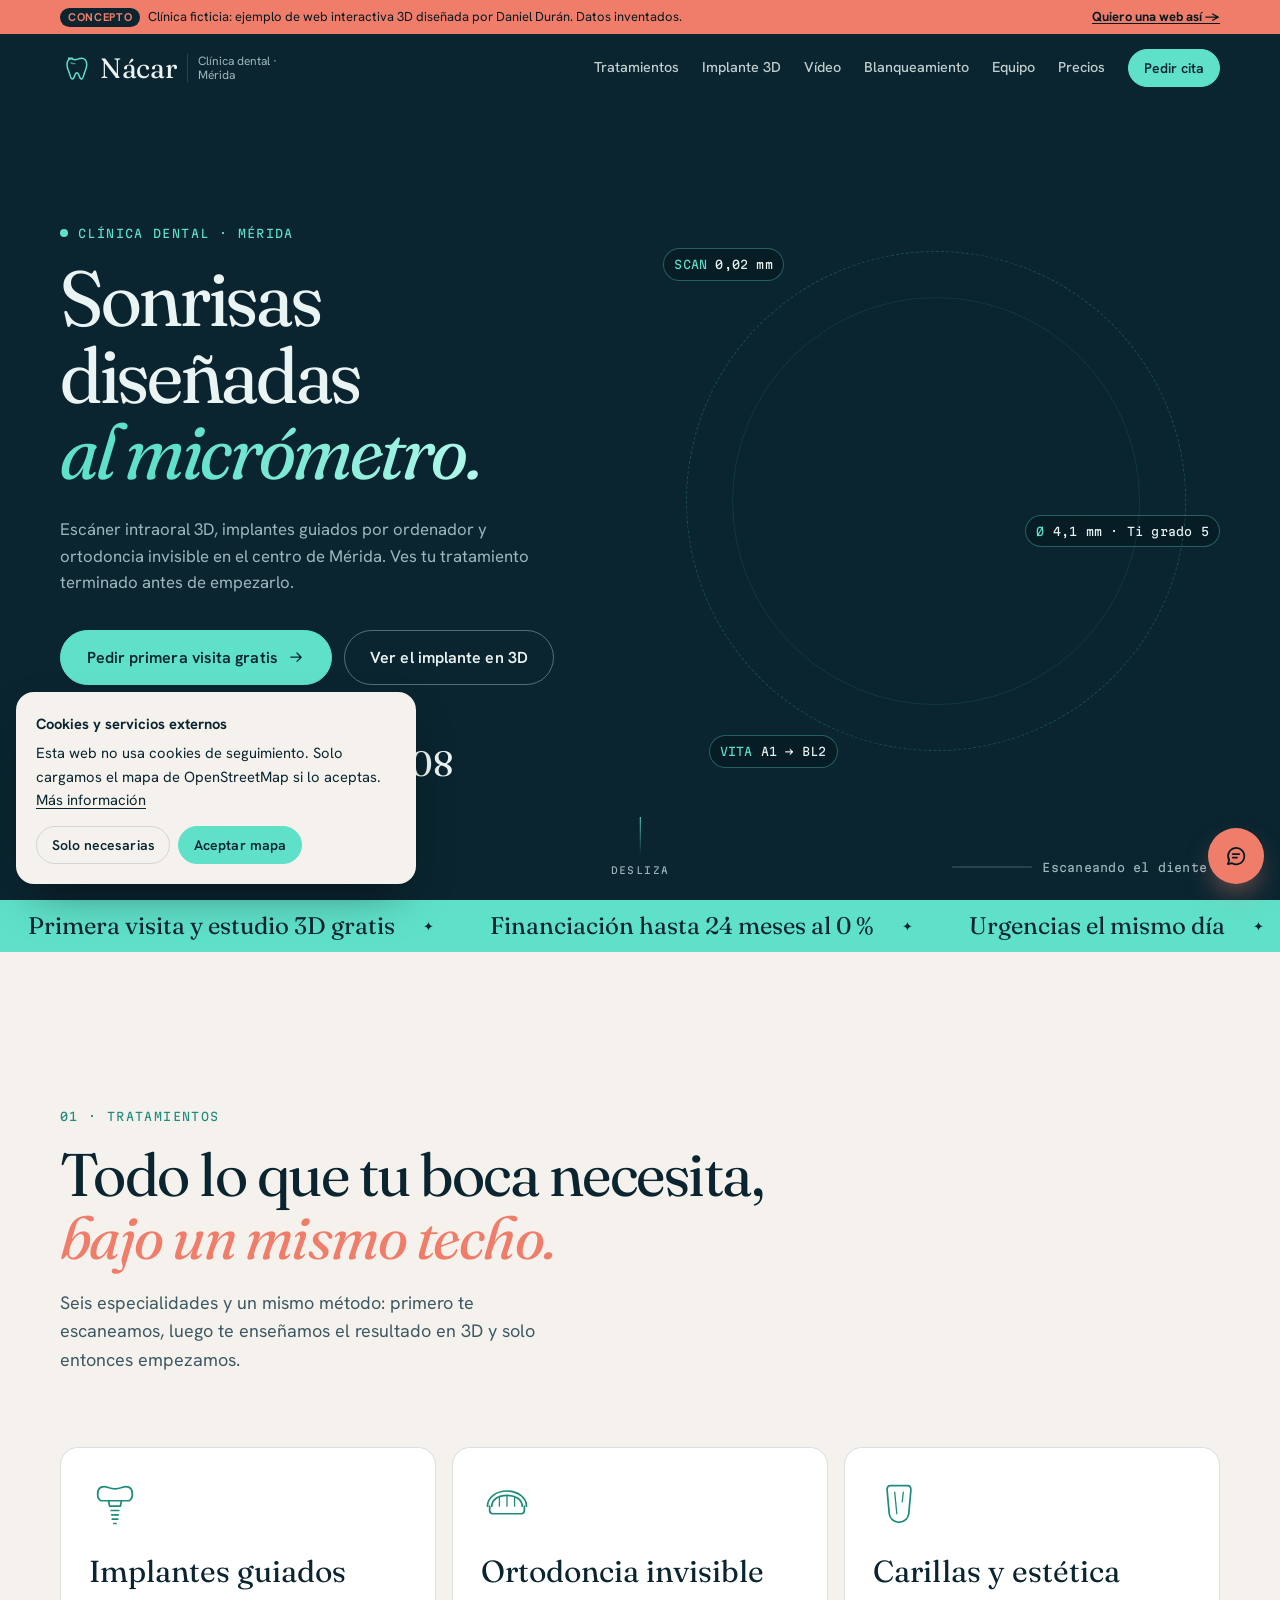
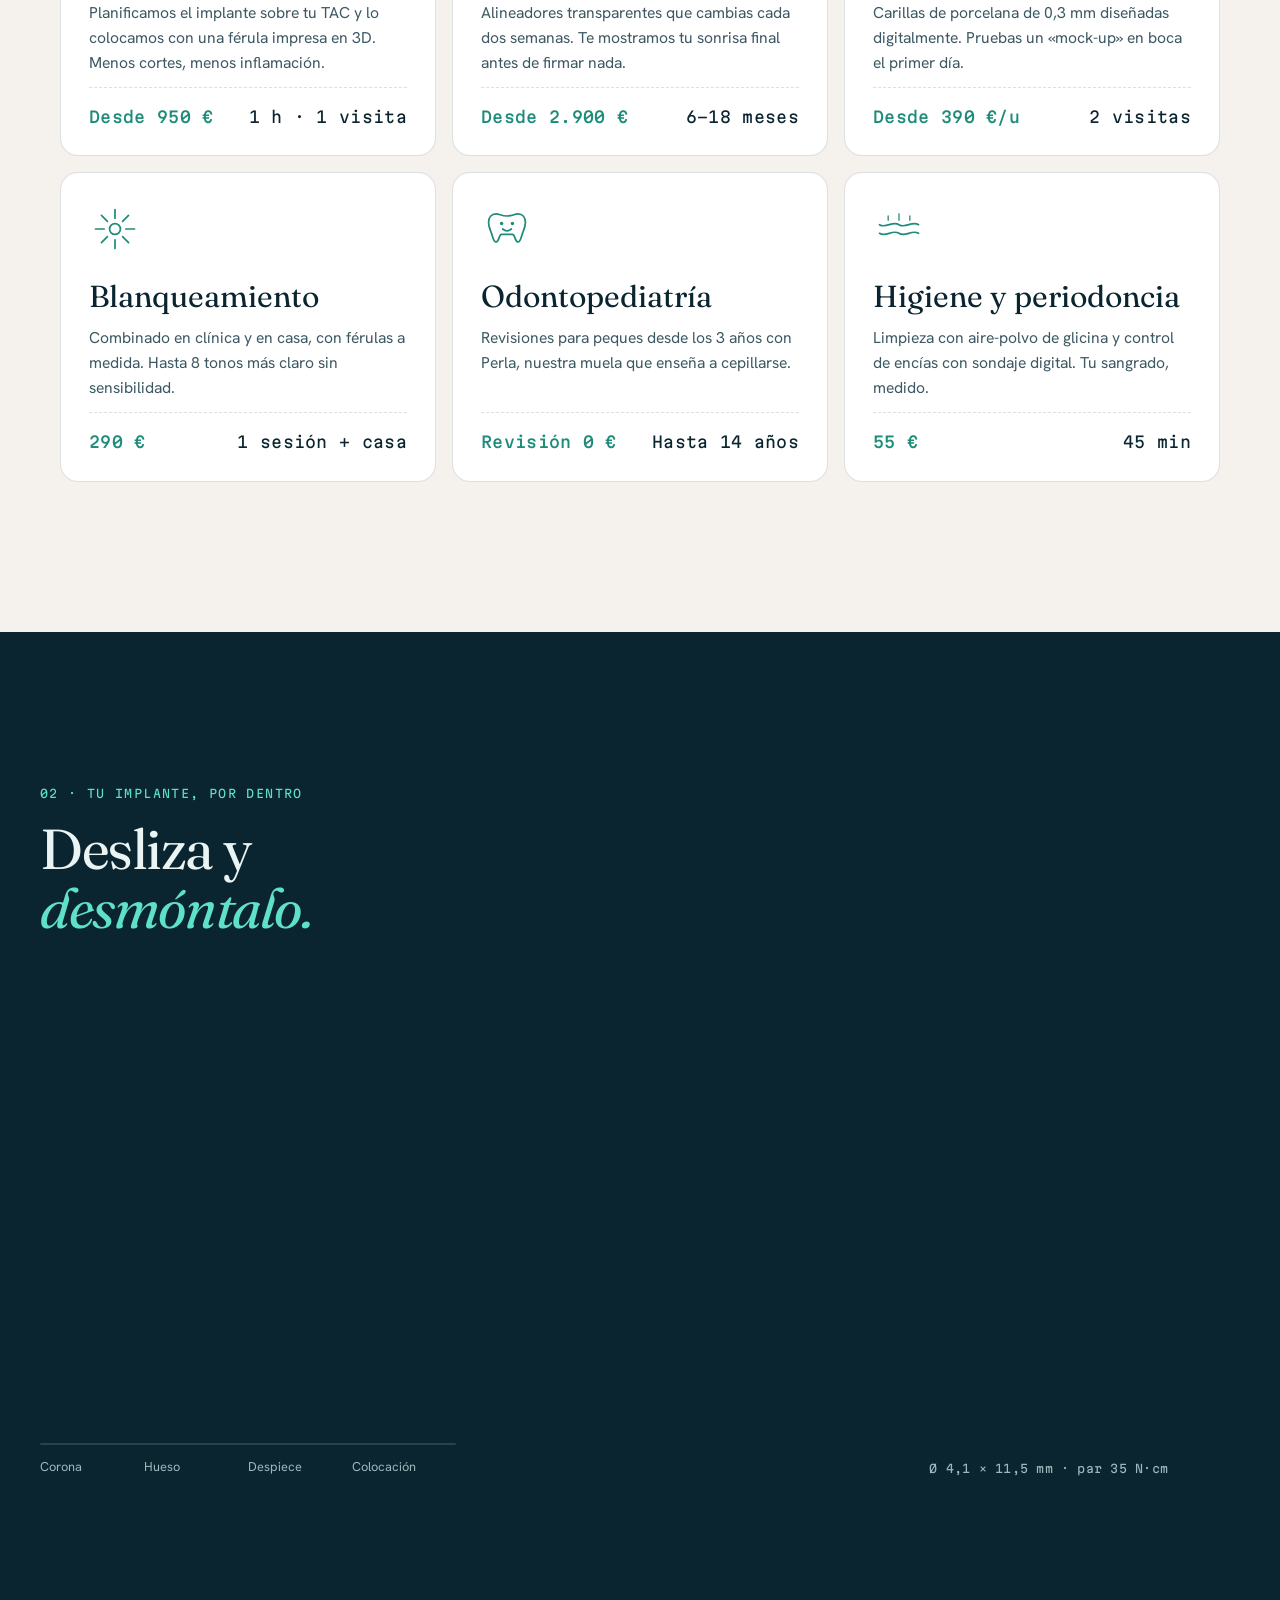
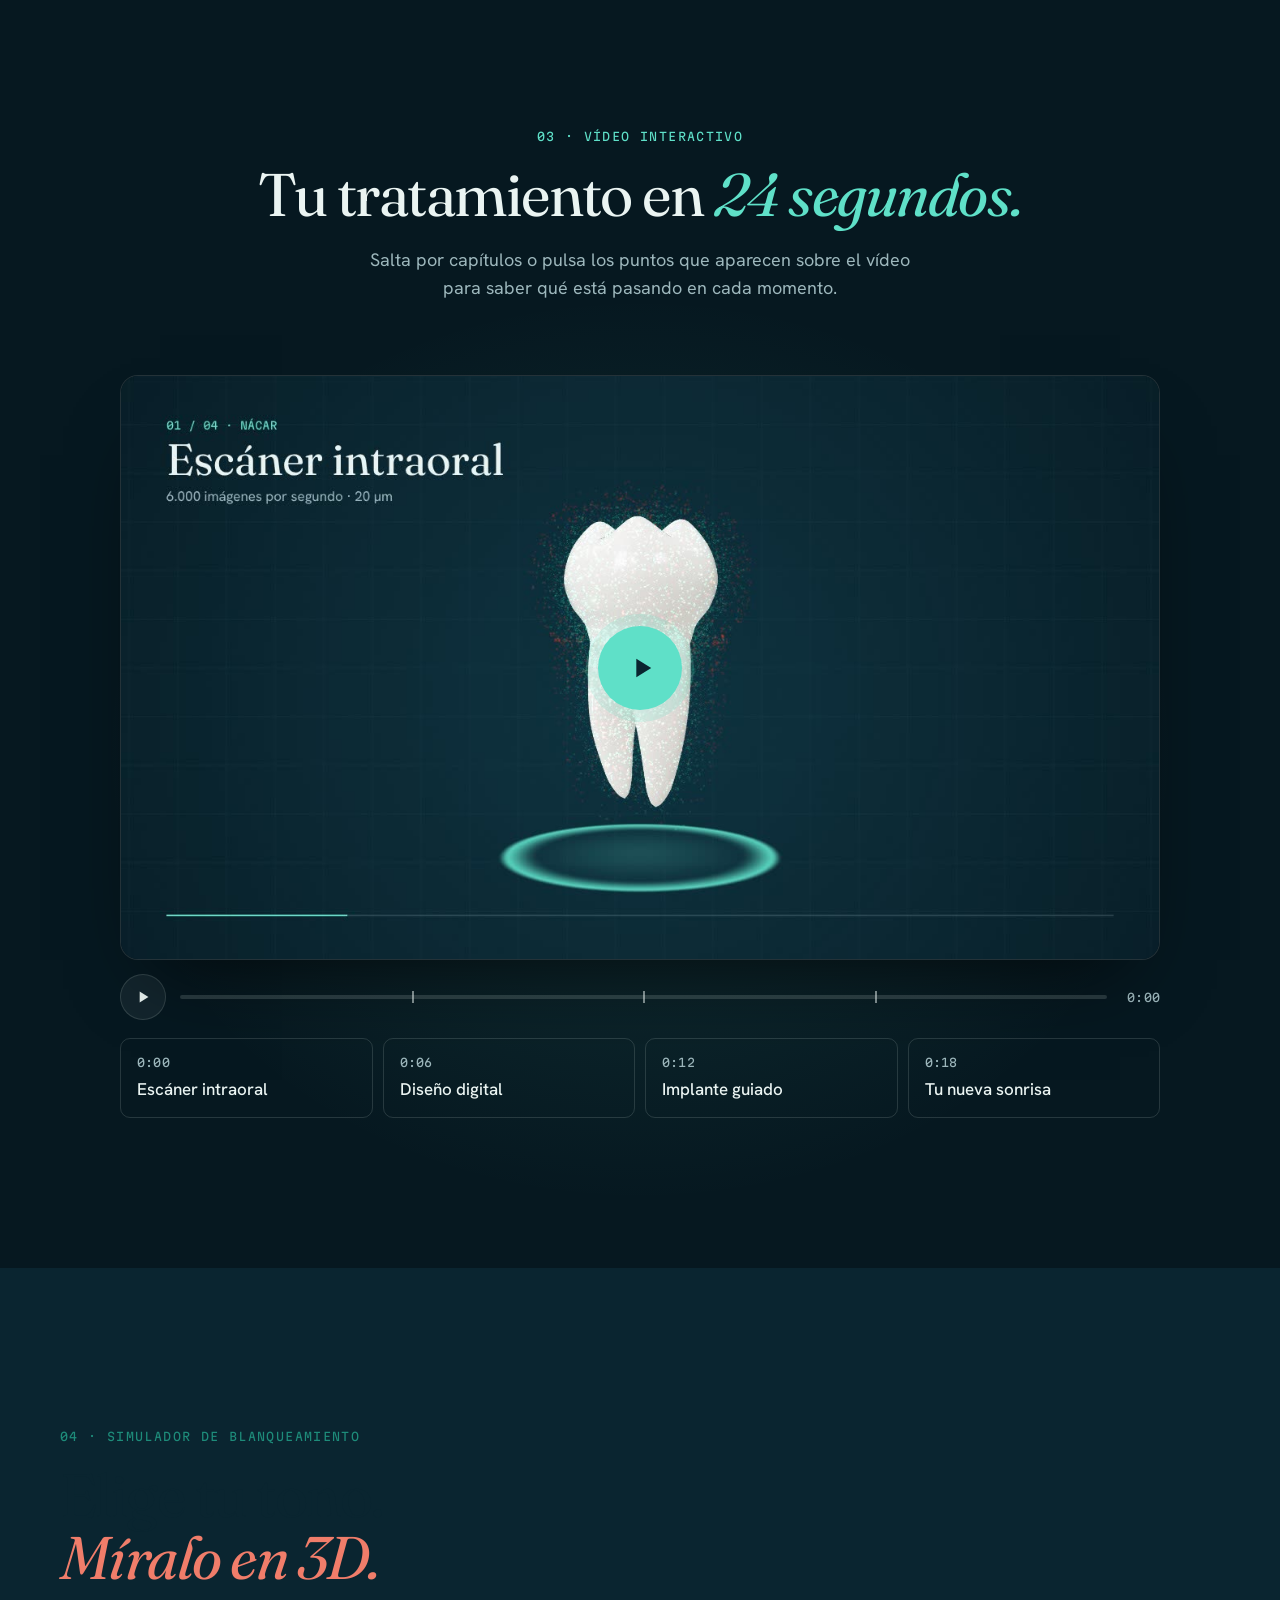
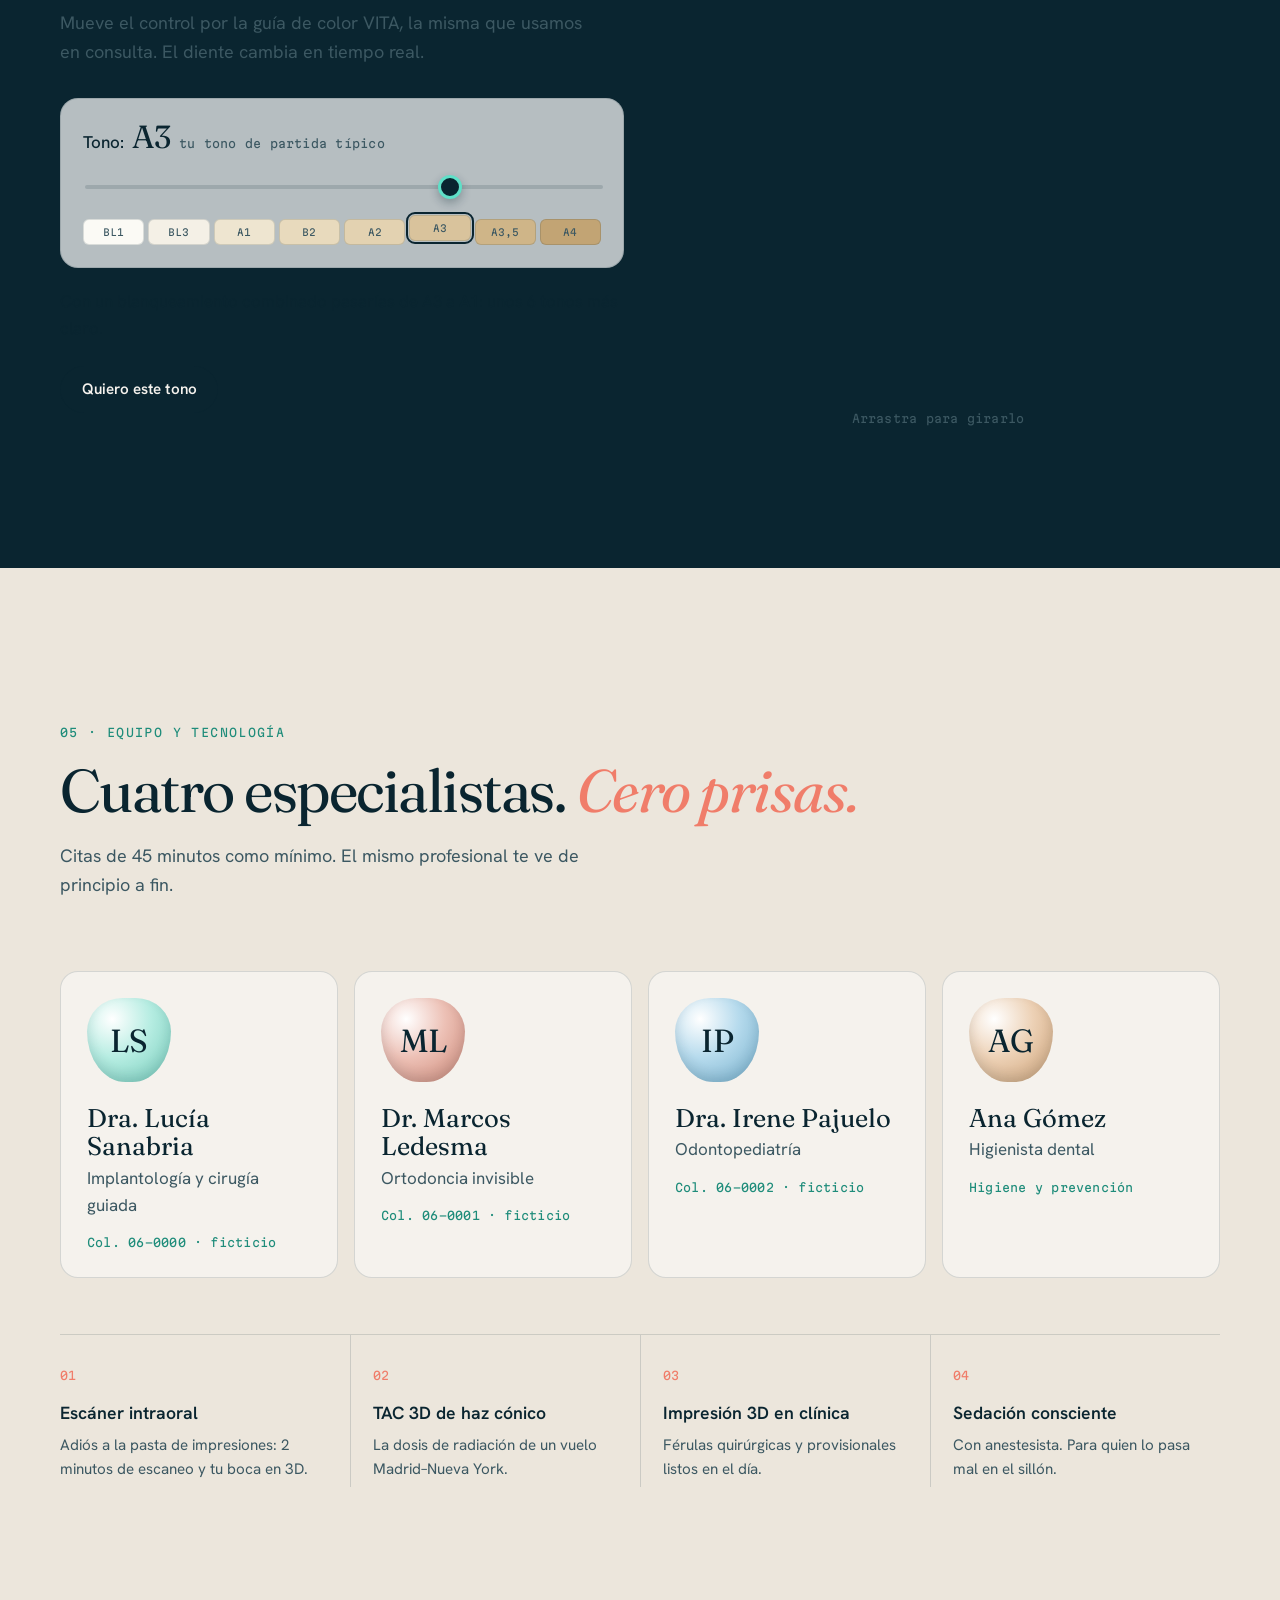
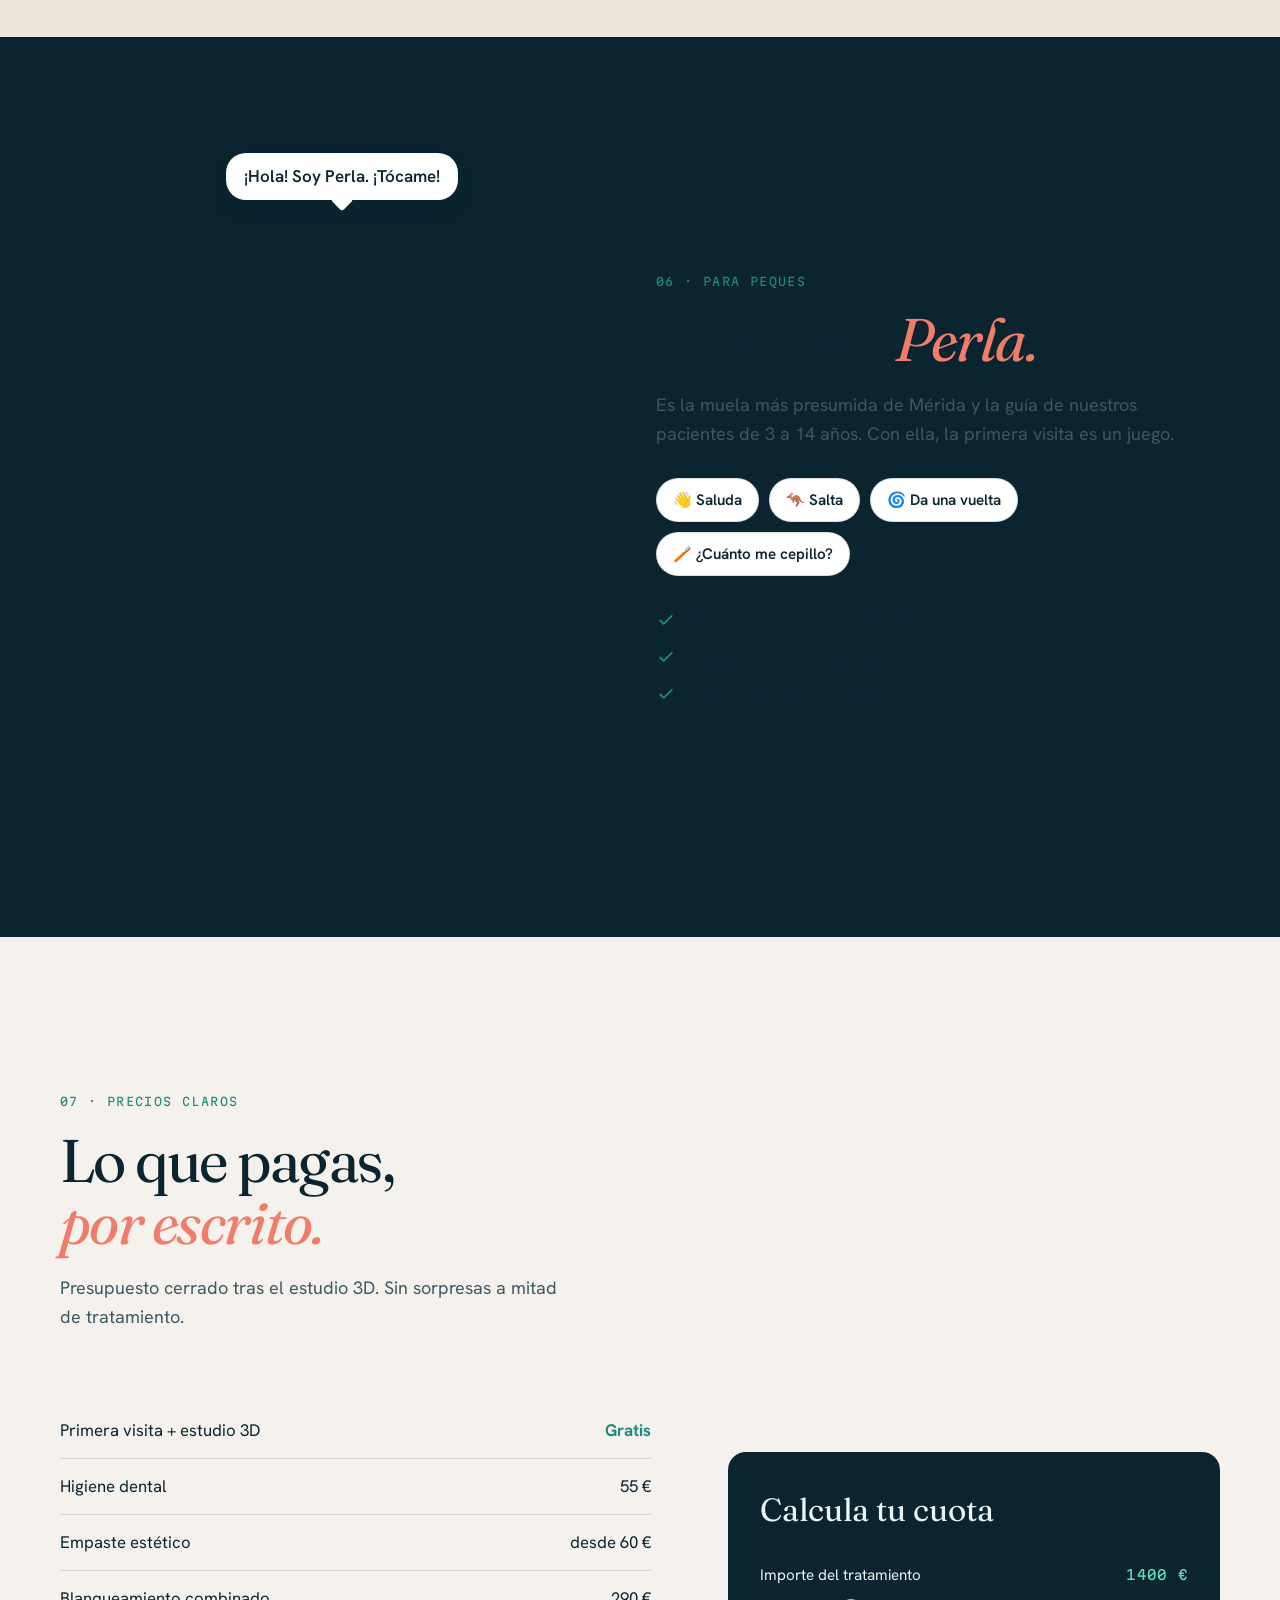
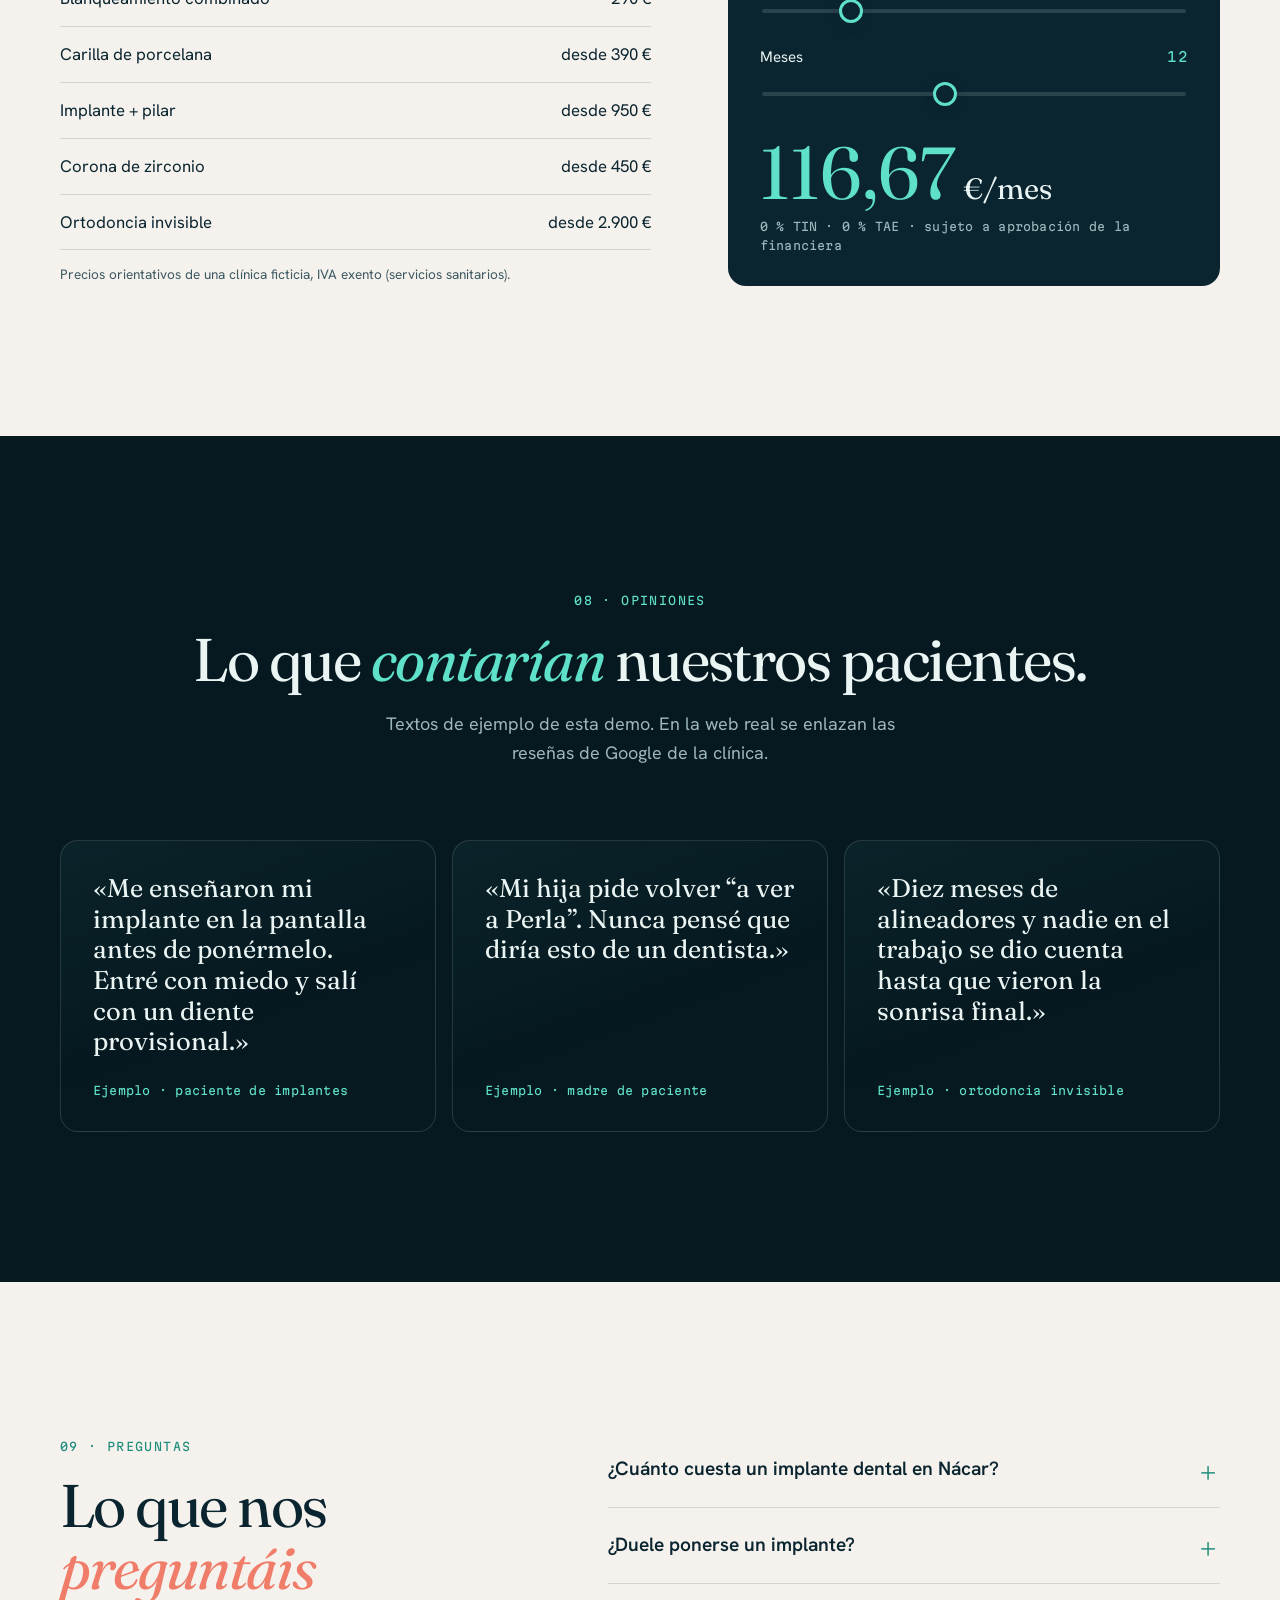
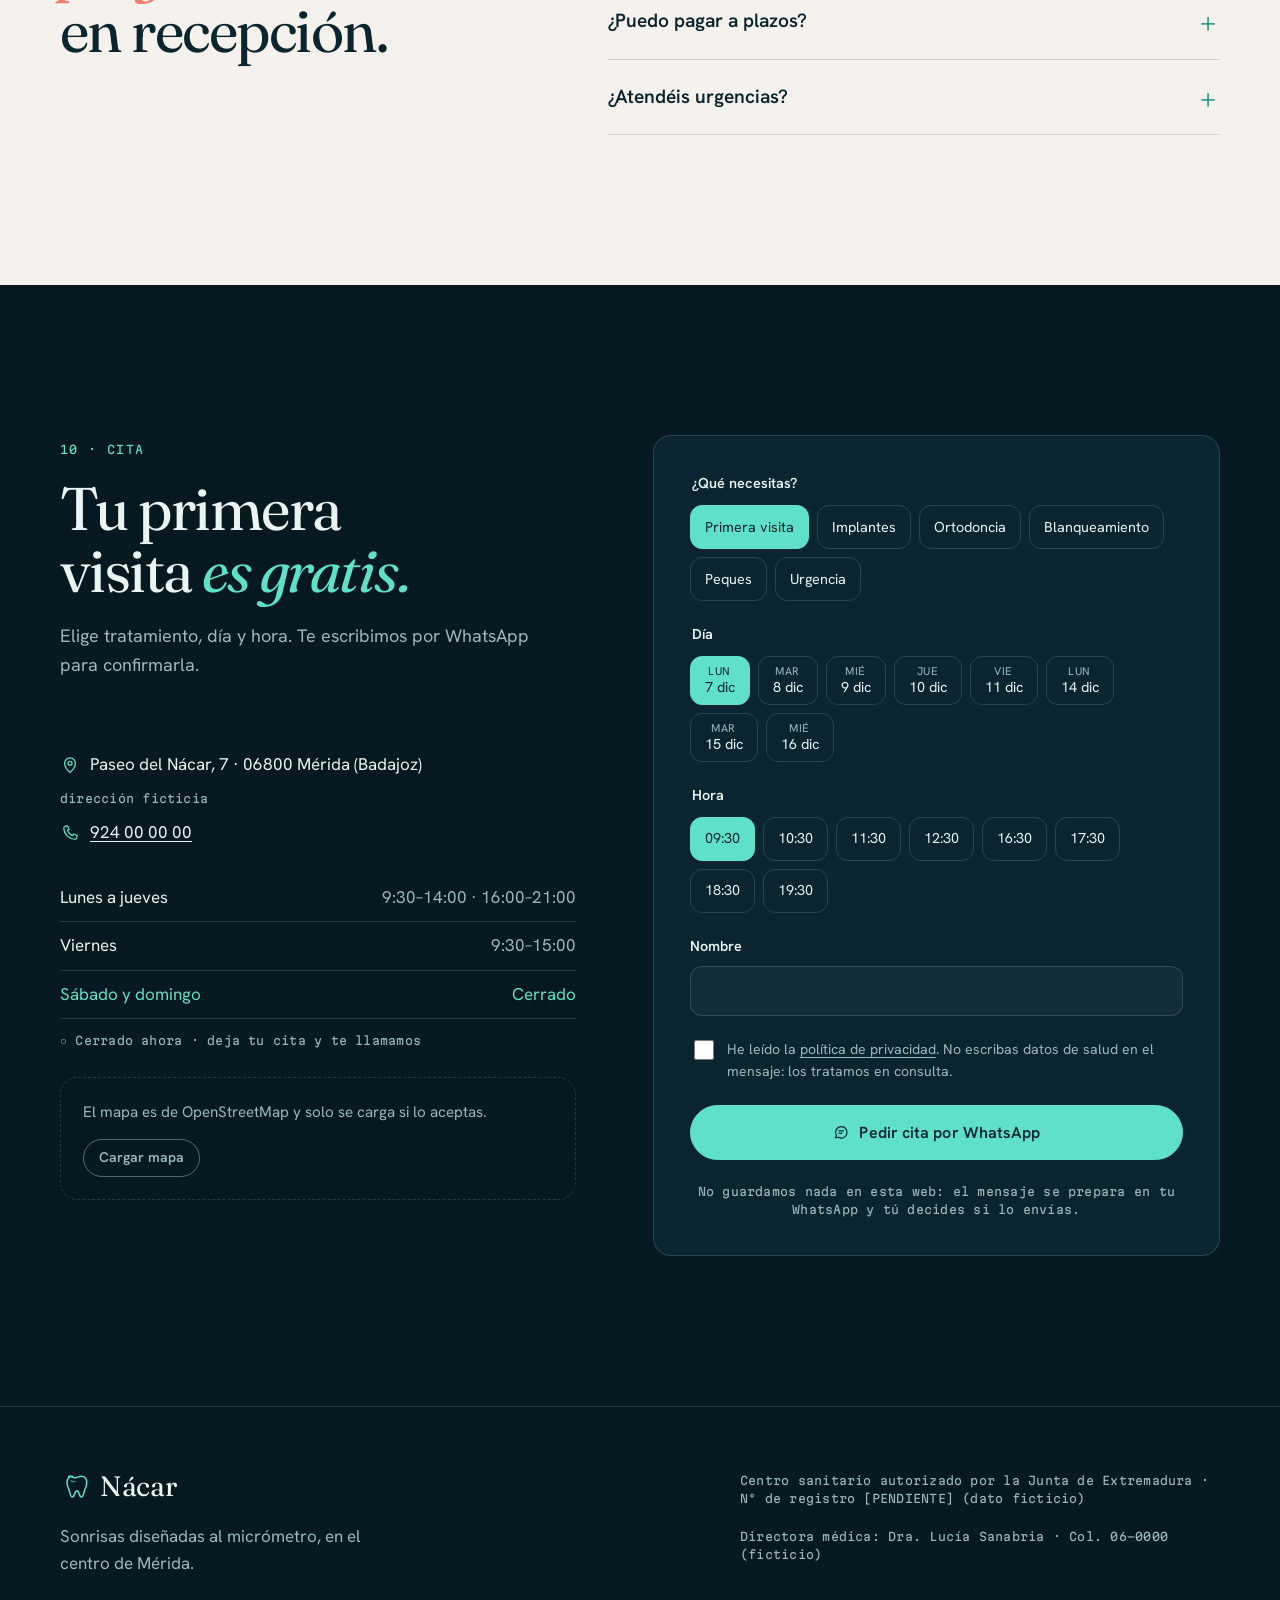
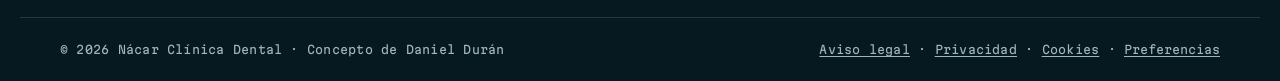
==== commit b5705a5d: "Fuente principal Fraunces, vídeo re-renderizado y modo limpio del generador Instrument Serif ya la u" ====
--- a/index.html
+++ b/index.html
@@ -24,7 +24,7 @@
 
   <link rel="preconnect" href="https://fonts.googleapis.com">
   <link rel="preconnect" href="https://fonts.gstatic.com" crossorigin>
-  <link rel="stylesheet" href="https://fonts.googleapis.com/css2?family=Hanken+Grotesk:ital,wght@0,300..700;1,400&family=Instrument+Serif:ital@0;1&family=Martian+Mono:wght@400;500&display=swap">
+  <link rel="stylesheet" href="https://fonts.googleapis.com/css2?family=Hanken+Grotesk:ital,wght@0,300..700;1,400&family=Fraunces:ital,opsz,wght@0,9..144,300..600;1,9..144,300..600&family=Martian+Mono:wght@400;500&display=swap">
   <link rel="stylesheet" href="style.css">
   <link rel="modulepreload" href="vendor/three.module.min.js">
   <script>document.documentElement.classList.add('js');</script>
--- a/style.css
+++ b/style.css
@@ -18,7 +18,7 @@
   --linea-o: rgba(234, 244, 242, .14);
   --linea-c: rgba(10, 37, 48, .14);
 
-  --f-display: "Instrument Serif", "Times New Roman", serif;
+  --f-display: "Fraunces", Georgia, serif;
   --f-body: "Hanken Grotesk", system-ui, -apple-system, "Segoe UI", sans-serif;
   --f-mono: "Martian Mono", ui-monospace, "SFMono-Regular", Menlo, monospace;
 
@@ -132,7 +132,7 @@
 /* ---------- Tipografía de secciones ---------- */
 .eyebrow { display: inline-flex; align-items: center; gap: 10px; font-family: var(--f-mono); font-size: .72rem; letter-spacing: .12em; text-transform: uppercase; color: var(--menta); margin-bottom: 18px; }
 .sec--perla .eyebrow, .sec--perla2 .eyebrow, .sonrisa .eyebrow, .peques .eyebrow { color: var(--menta-osc); }
-.sec-title { font-family: var(--f-display); font-weight: 400; font-size: clamp(2.4rem, 5.6vw, 4.6rem); line-height: 1; letter-spacing: -.02em; text-wrap: balance; }
+.sec-title { font-family: var(--f-display); font-weight: 400; font-size: clamp(2.1rem, 4.7vw, 3.9rem); line-height: 1.04; letter-spacing: -.025em; text-wrap: balance; }
 .sec-title em { color: var(--menta); }
 .sec--perla .sec-title em, .sec--perla2 .sec-title em, .sonrisa .sec-title em, .peques .sec-title em { color: var(--coral); }
 .sec-lead { margin-top: 20px; max-width: 34rem; font-size: 1.125rem; color: var(--claro-suave); text-wrap: pretty; }
@@ -152,7 +152,7 @@
 .hero__copy { position: relative; z-index: 2; padding-block: 32px; }
 .pulse { width: 8px; height: 8px; border-radius: 50%; background: var(--menta); box-shadow: 0 0 0 0 rgba(95, 224, 200, .6); animation: pulse 2s infinite; }
 @keyframes pulse { 70% { box-shadow: 0 0 0 10px rgba(95, 224, 200, 0); } 100% { box-shadow: 0 0 0 0 rgba(95, 224, 200, 0); } }
-.hero__title { font-family: var(--f-display); font-weight: 400; font-size: clamp(3.1rem, 7.4vw, 7rem); line-height: .92; letter-spacing: -.025em; }
+.hero__title { font-family: var(--f-display); font-weight: 400; font-size: clamp(2.7rem, 6.1vw, 5.9rem); line-height: .98; letter-spacing: -.03em; font-variation-settings: "SOFT" 50, "WONK" 1; }
 .hero__title em { display: block; color: var(--menta); background: linear-gradient(100deg, var(--menta) 10%, #C6FFF3 40%, var(--coral) 75%, var(--menta) 100%); background-size: 220% 100%; -webkit-background-clip: text; background-clip: text; -webkit-text-fill-color: transparent; animation: nacar 7s linear infinite; padding-right: .08em; }
 @keyframes nacar { to { background-position: -220% 0; } }
 .split { display: inline-block; }
